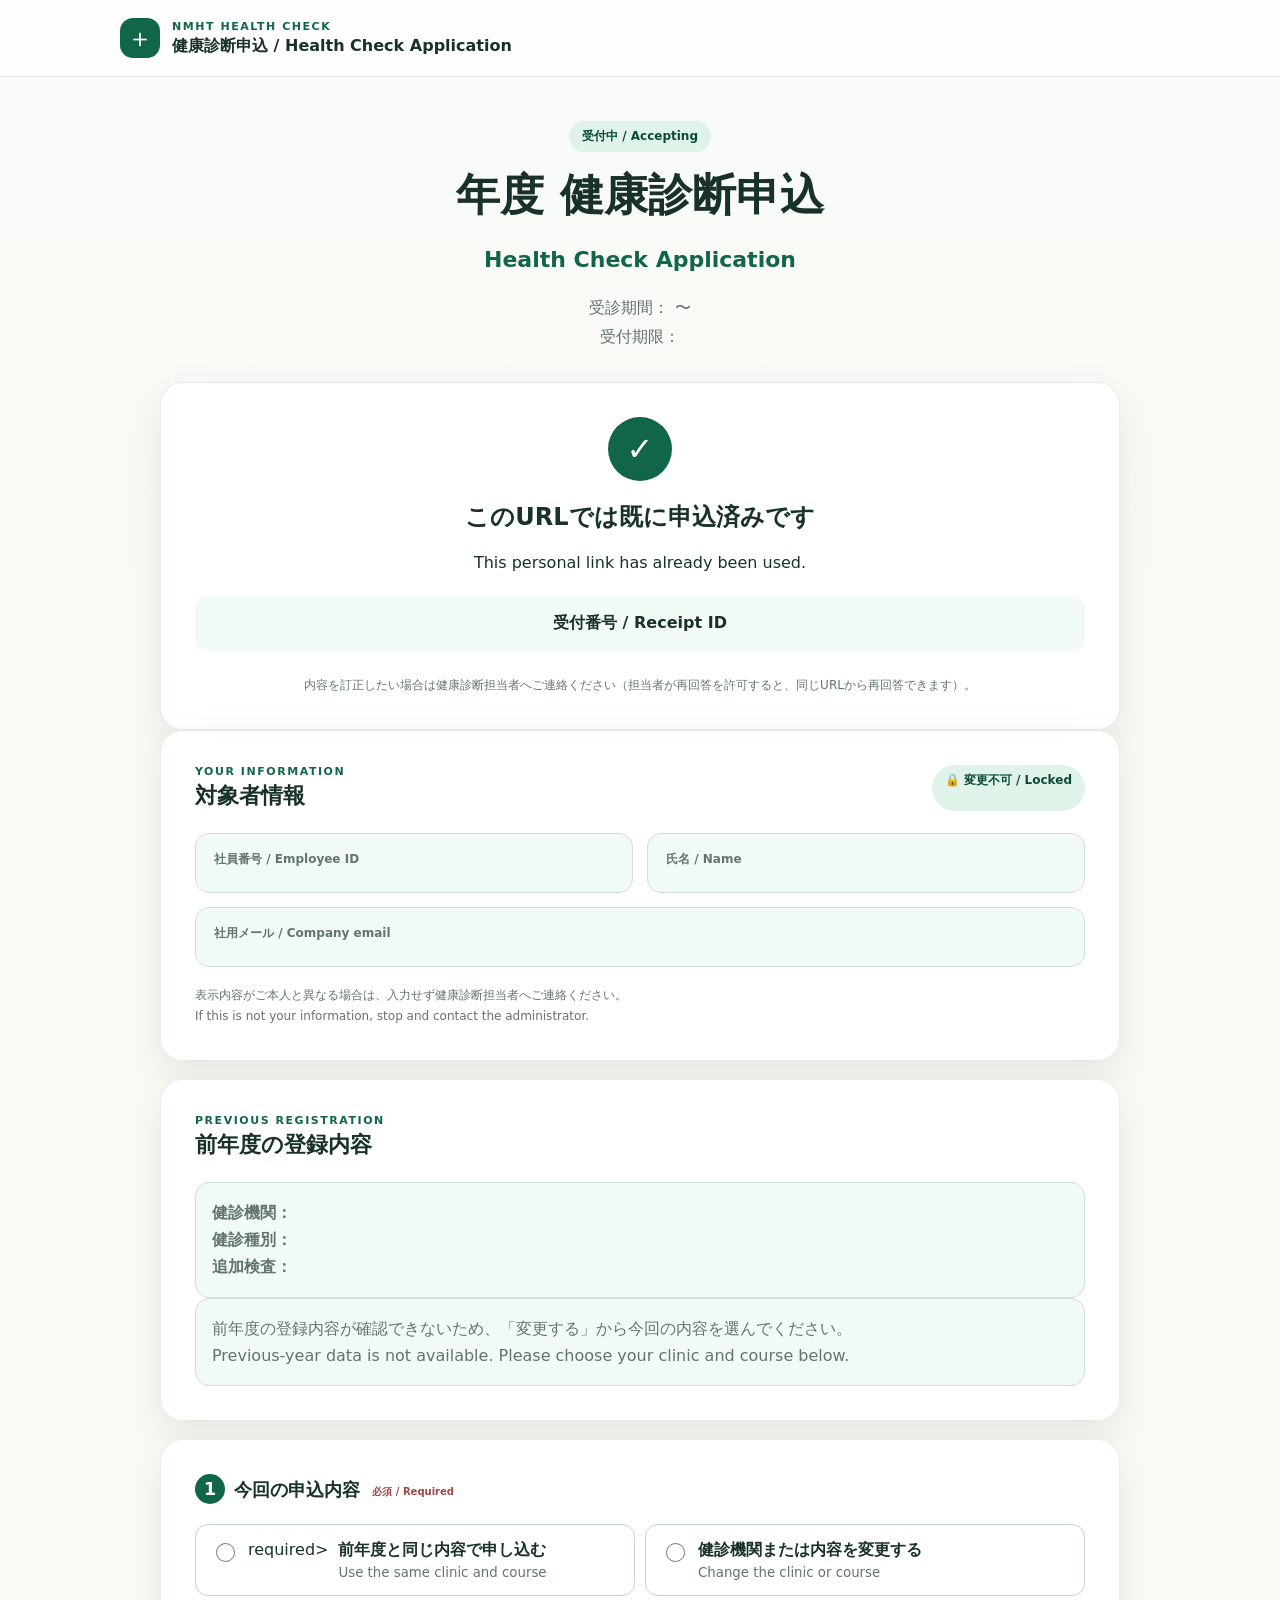
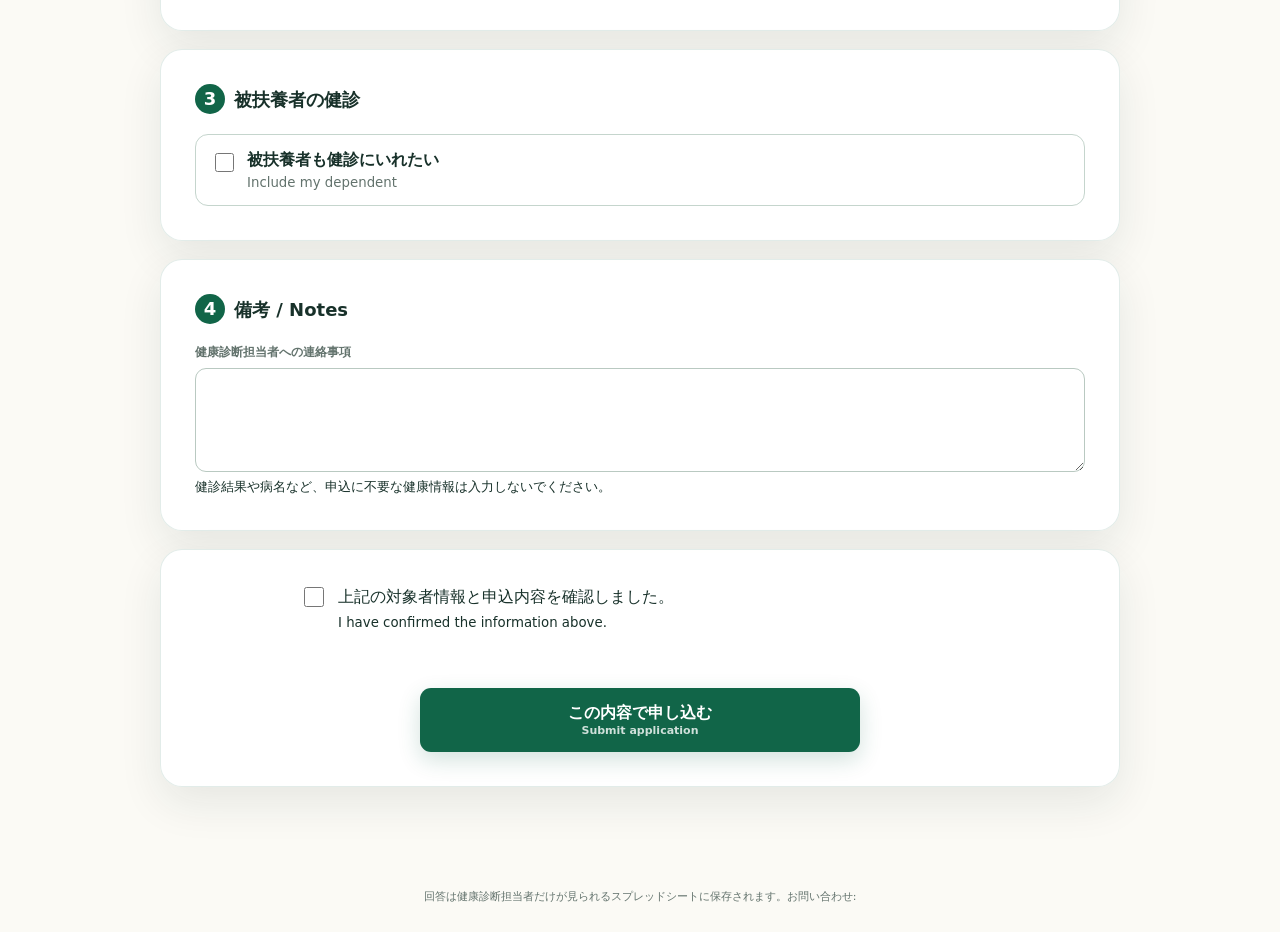
==== prototypes/health_check_application/apps_script_v2/Index.html @ dbab8795 "健康診断申込: Apps Script v2（年度別シート・選択肢プルダウン・トークンハッシュ・回答追記・案内送信）を追加 Hub の schema.py と同じ5シート・列並びで動く本番用スクリプト" ====
<!doctype html>
<html lang="ja">
<head>
  <base target="_top">
  <style>
    :root{--ink:#18312a;--muted:#63736d;--green:#116548;--dark:#0b4b35;--mint:#dff3e9;--soft:#f2faf6;--line:#d9e2dd;--danger:#a33a3a;font-family:"Yu Gothic UI","Hiragino Kaku Gothic ProN",system-ui,sans-serif}*{box-sizing:border-box}body{margin:0;color:var(--ink);background:linear-gradient(180deg,#f7fbf8 0,#fbfaf5 36rem);min-height:100vh}.header{border-bottom:1px solid rgba(17,101,72,.14);background:rgba(255,255,255,.88)}.header-inner{width:min(1040px,calc(100% - 36px));margin:auto;padding:18px 0;display:flex;align-items:center;gap:12px}.mark{width:40px;height:40px;display:grid;place-items:center;color:#fff;background:var(--green);border-radius:13px;font-size:26px}.eyebrow{margin:0 0 3px;color:var(--green);font-size:11px;font-weight:900;letter-spacing:.14em;text-transform:uppercase}.brand{margin:0;font-weight:800}.shell{width:min(960px,calc(100% - 32px));margin:auto;padding:44px 0 76px}.hero{text-align:center;margin-bottom:30px}.pill,.lock{display:inline-flex;padding:7px 13px;border-radius:999px;color:var(--dark);background:var(--mint);font-size:12px;font-weight:800}.hero h1{margin:14px 0;font-size:clamp(28px,5vw,44px);line-height:1.3}.hero h1 span{color:var(--green);font-size:.5em}.hero p{margin:0;color:var(--muted);line-height:1.8}.stack{display:grid;gap:18px}.card{padding:clamp(22px,4vw,34px);border:1px solid rgba(17,101,72,.12);border-radius:22px;background:rgba(255,255,255,.95);box-shadow:0 16px 44px rgba(24,49,42,.09)}.heading{display:flex;justify-content:space-between;gap:18px;margin-bottom:22px}.heading h2{margin:0;font-size:22px}.identity,.grid{display:grid;grid-template-columns:repeat(2,minmax(0,1fr));gap:14px}.readonly{padding:17px 18px;border:1px solid #cfe0d7;border-radius:14px;background:var(--soft)}.wide{grid-column:1/-1}.readonly span,.field>span{display:block;margin-bottom:7px;color:var(--muted);font-size:12px;font-weight:800}.readonly strong{display:block;font-size:19px}.helper{margin:18px 0 0;color:var(--muted);font-size:12px;line-height:1.7}.previous{padding:16px;border:1px solid #cfe0d7;border-radius:14px;background:var(--soft);color:var(--muted);line-height:1.7}fieldset{margin:0;padding:0;border:0}legend{margin:0 0 20px;padding:0;font-size:18px;font-weight:900}.step{display:inline-grid;width:30px;height:30px;margin-right:9px;place-items:center;border-radius:50%;color:#fff;background:var(--green)}em{margin-left:6px;color:#a34545;font-size:10px;font-style:normal}.choices,.checks{display:grid;grid-template-columns:repeat(2,minmax(0,1fr));gap:10px}.choice,.check,.toggle{display:flex;gap:10px;padding:15px;border:1px solid #c5d5cd;border-radius:13px;background:#fff;cursor:pointer}.choice:has(input:checked),.check:has(input:checked),.toggle:has(input:checked){border-color:var(--green);background:var(--soft);box-shadow:0 0 0 3px rgba(17,101,72,.07)}.choice input,.check input,.toggle input{width:19px;height:19px;accent-color:var(--green)}.choice strong,.choice small,.toggle strong,.toggle small{display:block}.choice small,.toggle small{margin-top:4px;color:var(--muted)}.field input,.field textarea,.field select{width:100%;padding:13px 14px;border:1px solid #b9c9c1;border-radius:11px;color:var(--ink);background:#fff;font:inherit}.panel{margin-top:18px;padding:19px;border:1px solid #cfe0d7;border-radius:15px;background:var(--soft)}.label{margin:0 0 12px;font-size:13px;font-weight:900}.confirm{text-align:center}.confirm-line{max-width:680px;margin:0 auto 22px;display:flex;gap:11px;text-align:left;line-height:1.6}.confirm-line input{width:20px;height:20px;accent-color:var(--green)}button{min-width:min(100%,440px);padding:15px 24px;border:0;border-radius:11px;color:#fff;background:var(--green);box-shadow:0 8px 22px rgba(17,101,72,.19);font:inherit;font-weight:800;cursor:pointer}button span{display:block;font-size:11px;opacity:.8}button:disabled{opacity:.55;cursor:wait}.message{min-height:23px;margin-bottom:8px;color:var(--danger);font-size:13px;font-weight:800}.success{text-align:center}.success-icon{width:64px;height:64px;margin:0 auto 18px;display:grid;place-items:center;border-radius:50%;color:#fff;background:var(--green);font-size:32px}.receipt{margin:24px 0;padding:17px;border-radius:14px;background:var(--soft);font-weight:800}.hidden{display:none!important}.disabled{opacity:.55;cursor:not-allowed}.footer{padding:25px;color:var(--muted);text-align:center;font-size:11px;line-height:1.7}@media(max-width:760px){.shell{width:min(100% - 22px,960px);padding-top:30px}.identity,.grid,.choices,.checks{grid-template-columns:1fr}.wide{grid-column:auto}.heading{flex-direction:column}}
  </style>
</head>
<body>
  <header class="header"><div class="header-inner"><div class="mark">＋</div><div><p class="eyebrow">NMHT Health Check</p><p class="brand">健康診断申込 / Health Check Application</p></div></div></header>
  <main class="shell">
    <section class="hero"><span class="pill">受付中 / Accepting</span><h1><?= settings['年度'] ?>年度 健康診断申込<br><span>Health Check Application</span></h1><p>受診期間：<?= settings['受診期間開始'] ?> 〜 <?= settings['受診期間終了'] ?><br>受付期限：<?= settings['受付終了'] ?></p></section>
    <? if (!canAnswer) { ?>
      <section class="card success"><div class="success-icon">✓</div><h2>このURLでは既に申込済みです</h2><p>This personal link has already been used.</p><div class="receipt">受付番号 / Receipt ID<br><?= employee.receiptId ?></div><p class="helper">内容を訂正したい場合は健康診断担当者へご連絡ください（担当者が再回答を許可すると、同じURLから再回答できます）。</p></section>
    <? } else { ?>
    <form id="form" class="stack">
      <section class="card"><div class="heading"><div><p class="eyebrow">Your information</p><h2>対象者情報</h2></div><span class="lock">🔒 変更不可 / Locked</span></div><div class="identity"><div class="readonly"><span>社員番号 / Employee ID</span><strong><?= employee.employeeId ?></strong></div><div class="readonly"><span>氏名 / Name</span><strong><?= employee.name ?></strong></div><div class="readonly wide"><span>社用メール / Company email</span><strong><?= employee.email ?></strong></div></div><p class="helper">表示内容がご本人と異なる場合は、入力せず健康診断担当者へご連絡ください。<br>If this is not your information, stop and contact the administrator.</p></section>
      <section class="card"><div class="heading"><div><p class="eyebrow">Previous registration</p><h2>前年度の登録内容</h2></div></div><? if (previous.hasPrevious) { ?><div class="previous"><strong>健診機関：</strong><?= previous.institutionName ?><br><strong>健診種別：</strong><?= previous.examTypeName ?><? if (previous.extraCodes.length) { ?><br><strong>追加検査：</strong><?= previous.extraCodes.join('、') ?><? } ?></div><? } else { ?><div class="previous">前年度の登録内容が確認できないため、「変更する」から今回の内容を選んでください。<br>Previous-year data is not available. Please choose your clinic and course below.</div><? } ?></section>
      <section class="card"><fieldset><legend><span class="step">1</span>今回の申込内容 <em>必須 / Required</em></legend><div class="choices"><label class="choice <?= previous.hasPrevious ? '' : 'disabled' ?>"><input type="radio" name="applicationType" value="same" <?= previous.hasPrevious ? '' : 'disabled' ?> required><span><strong>前年度と同じ内容で申し込む</strong><small>Use the same clinic and course</small></span></label><label class="choice"><input type="radio" name="applicationType" value="change" required><span><strong>健診機関または内容を変更する</strong><small>Change the clinic or course</small></span></label></div></fieldset></section>
      <section id="change" class="card hidden"><fieldset><legend><span class="step">2</span>変更内容 / Changes</legend>
        <label class="field"><span>希望する健診機関 <em>必須 / Required</em></span><select name="clinicCode"><option value="">選択してください / Please select</option><? for (const o of options.institutions) { ?><option value="<?= o.code ?>"><?= o.name ?></option><? } ?></select></label>
        <div id="other" class="panel hidden"><p class="helper" style="margin-top:0">「その他」の場合は分かる範囲で入力してください。どちらも任意です。</p><div class="grid"><label class="field"><span>医療機関名 <small>任意 / Optional</small></span><input name="customClinic" maxlength="100"></label><label class="field"><span>健診予定日 <small>任意 / Optional</small></span><input type="date" name="otherPlannedDate" min="<?= settings['受診期間開始'] ?>" max="<?= settings['受診期間終了'] ?>"></label></div></div>
        <label class="field" style="margin-top:18px"><span>健診種別 <em>必須 / Required</em></span><select name="courseCode"><option value="">選択してください / Please select</option><? for (const o of options.examTypes) { ?><option value="<?= o.code ?>"><?= o.name ?></option><? } ?></select></label>
        <? if (options.extras.length) { ?><div class="panel"><p class="label">追加検査 <small>任意 / Optional</small></p><div class="checks"><? for (const o of options.extras) { ?><label class="check"><input type="checkbox" name="extraCodes" value="<?= o.code ?>"><span><?= o.name ?></span></label><? } ?></div></div><? } ?>
      </fieldset></section>
      <section class="card"><fieldset><legend><span class="step">3</span>被扶養者の健診</legend><label class="toggle"><input type="checkbox" name="dependentRequested"><span><strong>被扶養者も健診にいれたい</strong><small>Include my dependent</small></span></label><div id="dependent" class="panel hidden"><div class="grid"><label class="field"><span>対象者 / Relationship <em>必須</em></span><select name="dependentRelationship"><option value="">選択してください</option><? for (const o of options.relationships) { ?><option value="<?= o.code ?>"><?= o.name ?></option><? } ?></select></label><label class="field"><span>被扶養者氏名 <em>必須</em></span><input name="dependentName" maxlength="100"></label></div></div></fieldset></section>
      <section class="card"><fieldset><legend><span class="step">4</span>備考 / Notes</legend><label class="field"><span>健康診断担当者への連絡事項</span><textarea name="remarks" maxlength="500" rows="4"></textarea><small>健診結果や病名など、申込に不要な健康情報は入力しないでください。</small></label></fieldset></section>
      <section class="card confirm"><label class="confirm-line"><input type="checkbox" name="agreement" required><span>上記の対象者情報と申込内容を確認しました。<br><small>I have confirmed the information above.</small></span></label><div id="message" class="message" role="alert"></div><button id="submit" type="submit">この内容で申し込む<span>Submit application</span></button></section>
    </form>
    <section id="success" class="card success hidden"><div class="success-icon">✓</div><h2>申込を受け付けました</h2><p>Your application has been received.</p><div class="receipt">受付番号 / Receipt ID<br><span id="receipt"></span></div></section>
    <? } ?>
  </main>
  <footer class="footer">回答は健康診断担当者だけが見られるスプレッドシートに保存されます。お問い合わせ: <?= settings['担当者連絡先'] || '健康診断担当者' ?></footer>
  <? if (canAnswer) { ?>
  <script>
    const token = <?!= JSON.stringify(token) ?>;
    const otherCode = <?!= JSON.stringify('OTHER') ?>;
    const form = document.getElementById('form');
    const change = document.getElementById('change');
    const other = document.getElementById('other');
    const dependent = document.getElementById('dependent');
    const setVisible = (el, visible) => { if (el) el.classList.toggle('hidden', !visible); };
    const applicationType = () => (form.querySelector('[name="applicationType"]:checked') || {}).value || '';
    const extraChecks = [...form.querySelectorAll('[name="extraCodes"]')];
    function updateClinic(){const changing=applicationType()==='change';setVisible(other,changing&&form.clinicCode.value===otherCode);}
    function updateApplication(){const changing=applicationType()==='change';setVisible(change,changing);form.clinicCode.required=changing;form.courseCode.required=changing;updateClinic();}
    function updateDependent(){const visible=form.dependentRequested.checked;setVisible(dependent,visible);form.dependentRelationship.required=visible;form.dependentName.required=visible;}
    form.querySelectorAll('[name="applicationType"]').forEach((el)=>el.addEventListener('change',updateApplication));
    form.clinicCode.addEventListener('change',updateClinic);
    form.dependentRequested.addEventListener('change',updateDependent);
    form.addEventListener('submit',(event)=>{event.preventDefault();const message=document.getElementById('message');message.textContent='';if(!form.reportValidity())return;const button=document.getElementById('submit');button.disabled=true;const payload={applicationType:applicationType(),clinicCode:form.clinicCode.value,courseCode:form.courseCode.value,extraCodes:extraChecks.filter((el)=>el.checked).map((el)=>el.value),customClinic:form.customClinic.value,otherPlannedDate:form.otherPlannedDate.value,dependentRequested:form.dependentRequested.checked,dependentRelationship:form.dependentRelationship.value,dependentName:form.dependentName.value,remarks:form.remarks.value,agreement:form.agreement.checked};google.script.run.withSuccessHandler((result)=>{document.getElementById('receipt').textContent=result.receiptId;form.classList.add('hidden');document.getElementById('success').classList.remove('hidden');window.scrollTo({top:0,behavior:'smooth'});}).withFailureHandler((error)=>{message.textContent=error.message||'送信できませんでした。';button.disabled=false;}).submitApplication(token,payload);});
    updateApplication();updateDependent();
  </script>
  <? } ?>
</body>
</html>
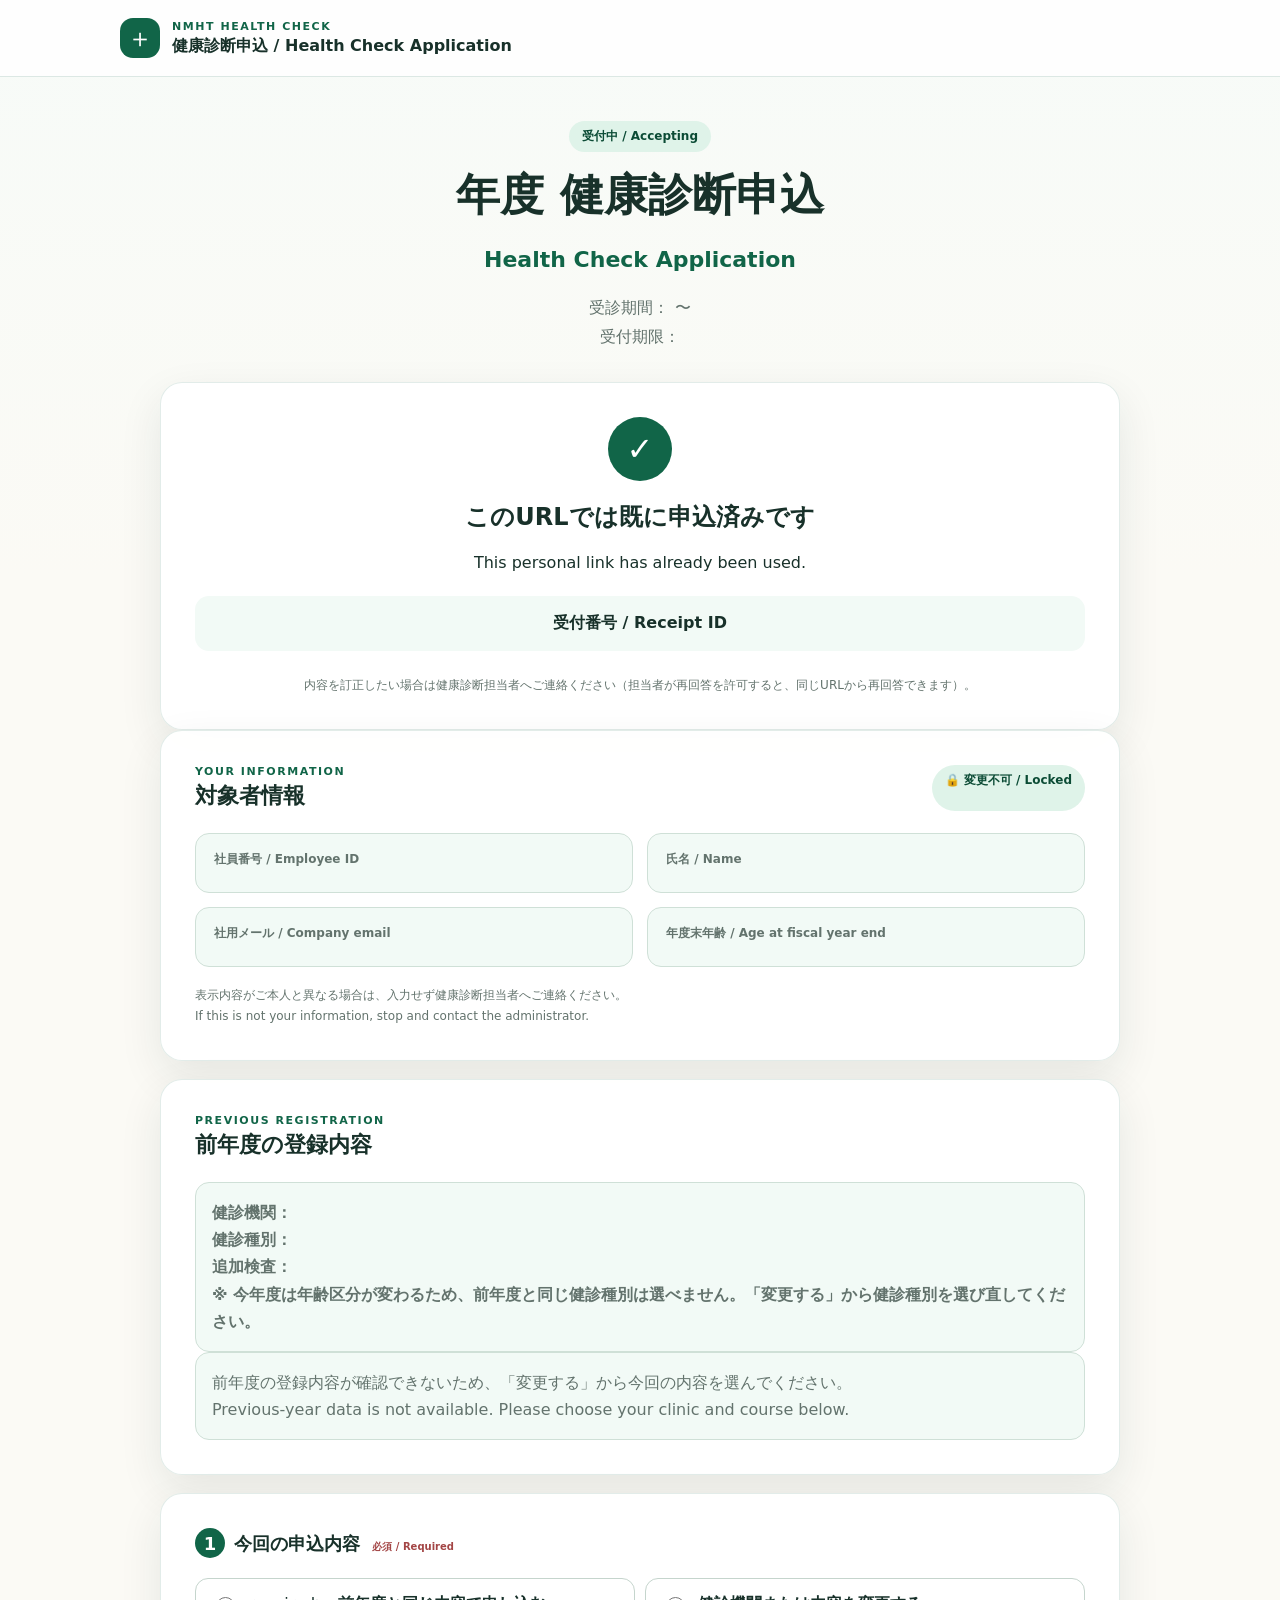
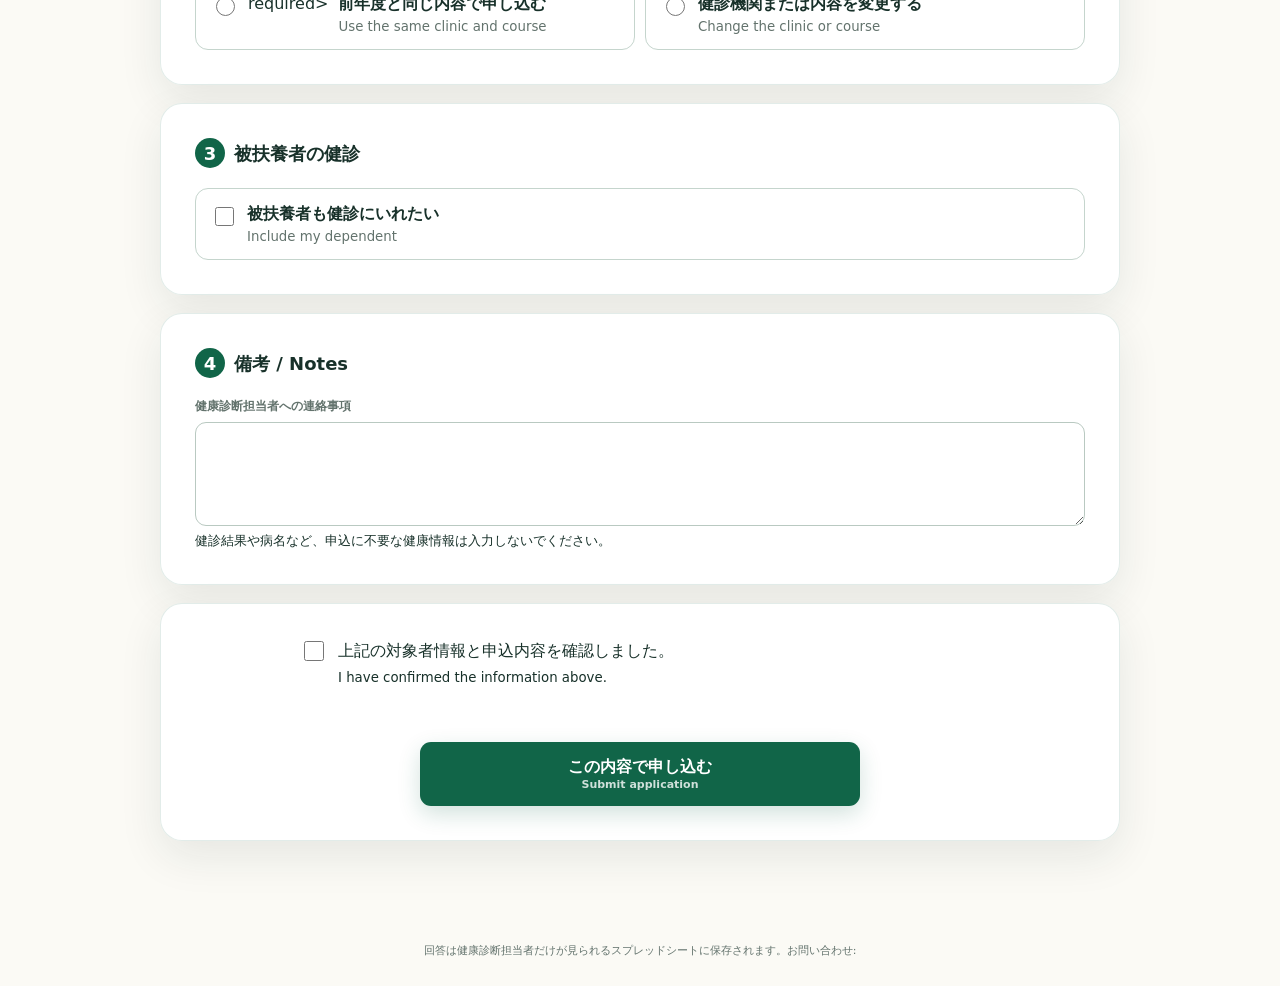
==== commit e95d0789: "健診申込: 年度末年齢で健診種別を制限（34歳以下=定期、35歳以上=人間ドックA/B/C）、機関の絞り込み入力、日時列を書式なしテキストに（スキーマ版 2027.2） - 対象者シートに「年度末年齢" ====
--- a/prototypes/health_check_application/apps_script_v2/Index.html
+++ b/prototypes/health_check_application/apps_script_v2/Index.html
@@ -14,13 +14,14 @@
       <section class="card success"><div class="success-icon">✓</div><h2>このURLでは既に申込済みです</h2><p>This personal link has already been used.</p><div class="receipt">受付番号 / Receipt ID<br><?= employee.receiptId ?></div><p class="helper">内容を訂正したい場合は健康診断担当者へご連絡ください（担当者が再回答を許可すると、同じURLから再回答できます）。</p></section>
     <? } else { ?>
     <form id="form" class="stack">
-      <section class="card"><div class="heading"><div><p class="eyebrow">Your information</p><h2>対象者情報</h2></div><span class="lock">🔒 変更不可 / Locked</span></div><div class="identity"><div class="readonly"><span>社員番号 / Employee ID</span><strong><?= employee.employeeId ?></strong></div><div class="readonly"><span>氏名 / Name</span><strong><?= employee.name ?></strong></div><div class="readonly wide"><span>社用メール / Company email</span><strong><?= employee.email ?></strong></div></div><p class="helper">表示内容がご本人と異なる場合は、入力せず健康診断担当者へご連絡ください。<br>If this is not your information, stop and contact the administrator.</p></section>
-      <section class="card"><div class="heading"><div><p class="eyebrow">Previous registration</p><h2>前年度の登録内容</h2></div></div><? if (previous.hasPrevious) { ?><div class="previous"><strong>健診機関：</strong><?= previous.institutionName ?><br><strong>健診種別：</strong><?= previous.examTypeName ?><? if (previous.extraCodes.length) { ?><br><strong>追加検査：</strong><?= previous.extraCodes.join('、') ?><? } ?></div><? } else { ?><div class="previous">前年度の登録内容が確認できないため、「変更する」から今回の内容を選んでください。<br>Previous-year data is not available. Please choose your clinic and course below.</div><? } ?></section>
-      <section class="card"><fieldset><legend><span class="step">1</span>今回の申込内容 <em>必須 / Required</em></legend><div class="choices"><label class="choice <?= previous.hasPrevious ? '' : 'disabled' ?>"><input type="radio" name="applicationType" value="same" <?= previous.hasPrevious ? '' : 'disabled' ?> required><span><strong>前年度と同じ内容で申し込む</strong><small>Use the same clinic and course</small></span></label><label class="choice"><input type="radio" name="applicationType" value="change" required><span><strong>健診機関または内容を変更する</strong><small>Change the clinic or course</small></span></label></div></fieldset></section>
+      <section class="card"><div class="heading"><div><p class="eyebrow">Your information</p><h2>対象者情報</h2></div><span class="lock">🔒 変更不可 / Locked</span></div><div class="identity"><div class="readonly"><span>社員番号 / Employee ID</span><strong><?= employee.employeeId ?></strong></div><div class="readonly"><span>氏名 / Name</span><strong><?= employee.name ?></strong></div><div class="readonly"><span>社用メール / Company email</span><strong><?= employee.email ?></strong></div><div class="readonly"><span>年度末年齢 / Age at fiscal year end</span><strong><?= employee.age ? employee.age + '歳' : '—' ?></strong></div></div><? if (ageNote) { ?><p class="helper"><?= ageNote ?></p><? } ?><p class="helper">表示内容がご本人と異なる場合は、入力せず健康診断担当者へご連絡ください。<br>If this is not your information, stop and contact the administrator.</p></section>
+      <section class="card"><div class="heading"><div><p class="eyebrow">Previous registration</p><h2>前年度の登録内容</h2></div></div><? if (previous.hasPrevious) { ?><div class="previous"><strong>健診機関：</strong><?= previous.institutionName ?><br><strong>健診種別：</strong><?= previous.examTypeName ?><? if (previous.extraCodes.length) { ?><br><strong>追加検査：</strong><?= previous.extraCodes.join('、') ?><? } ?><? if (!previous.sameAllowed) { ?><br><strong>※ 今年度は年齢区分が変わるため、前年度と同じ健診種別は選べません。「変更する」から健診種別を選び直してください。</strong><? } ?></div><? } else { ?><div class="previous">前年度の登録内容が確認できないため、「変更する」から今回の内容を選んでください。<br>Previous-year data is not available. Please choose your clinic and course below.</div><? } ?></section>
+      <section class="card"><fieldset><legend><span class="step">1</span>今回の申込内容 <em>必須 / Required</em></legend><div class="choices"><label class="choice <?= previous.sameAllowed ? '' : 'disabled' ?>"><input type="radio" name="applicationType" value="same" <?= previous.sameAllowed ? '' : 'disabled' ?> required><span><strong>前年度と同じ内容で申し込む</strong><small>Use the same clinic and course</small></span></label><label class="choice"><input type="radio" name="applicationType" value="change" required><span><strong>健診機関または内容を変更する</strong><small>Change the clinic or course</small></span></label></div></fieldset></section>
       <section id="change" class="card hidden"><fieldset><legend><span class="step">2</span>変更内容 / Changes</legend>
-        <label class="field"><span>希望する健診機関 <em>必須 / Required</em></span><select name="clinicCode"><option value="">選択してください / Please select</option><? for (const o of options.institutions) { ?><option value="<?= o.code ?>"><?= o.name ?></option><? } ?></select></label>
+        <label class="field"><span>健診機関の絞り込み <small>任意 / Optional</small></span><input id="clinicFilter" type="search" placeholder="機関名の一部を入力（例: 渋谷、同友会）/ Type to filter" autocomplete="off"><small id="clinicFilterNote" class="helper" style="display:block;margin-top:6px"></small></label>
+        <label class="field" style="margin-top:12px"><span>希望する健診機関 <em>必須 / Required</em></span><select name="clinicCode"><option value="">選択してください / Please select</option><? for (const o of options.institutions) { ?><option value="<?= o.code ?>"><?= o.name ?></option><? } ?></select></label>
         <div id="other" class="panel hidden"><p class="helper" style="margin-top:0">「その他」の場合は分かる範囲で入力してください。どちらも任意です。</p><div class="grid"><label class="field"><span>医療機関名 <small>任意 / Optional</small></span><input name="customClinic" maxlength="100"></label><label class="field"><span>健診予定日 <small>任意 / Optional</small></span><input type="date" name="otherPlannedDate" min="<?= settings['受診期間開始'] ?>" max="<?= settings['受診期間終了'] ?>"></label></div></div>
-        <label class="field" style="margin-top:18px"><span>健診種別 <em>必須 / Required</em></span><select name="courseCode"><option value="">選択してください / Please select</option><? for (const o of options.examTypes) { ?><option value="<?= o.code ?>"><?= o.name ?></option><? } ?></select></label>
+        <label class="field" style="margin-top:18px"><span>健診種別 <em>必須 / Required</em></span><select name="courseCode"><? if (options.examTypes.length !== 1) { ?><option value="">選択してください / Please select</option><? } ?><? for (const o of options.examTypes) { ?><option value="<?= o.code ?>" <?= options.examTypes.length === 1 ? 'selected' : '' ?>><?= o.name ?></option><? } ?></select><? if (ageNote) { ?><small class="helper" style="display:block;margin-top:6px"><?= ageNote ?></small><? } ?></label>
         <? if (options.extras.length) { ?><div class="panel"><p class="label">追加検査 <small>任意 / Optional</small></p><div class="checks"><? for (const o of options.extras) { ?><label class="check"><input type="checkbox" name="extraCodes" value="<?= o.code ?>"><span><?= o.name ?></span></label><? } ?></div></div><? } ?>
       </fieldset></section>
       <section class="card"><fieldset><legend><span class="step">3</span>被扶養者の健診</legend><label class="toggle"><input type="checkbox" name="dependentRequested"><span><strong>被扶養者も健診にいれたい</strong><small>Include my dependent</small></span></label><div id="dependent" class="panel hidden"><div class="grid"><label class="field"><span>対象者 / Relationship <em>必須</em></span><select name="dependentRelationship"><option value="">選択してください</option><? for (const o of options.relationships) { ?><option value="<?= o.code ?>"><?= o.name ?></option><? } ?></select></label><label class="field"><span>被扶養者氏名 <em>必須</em></span><input name="dependentName" maxlength="100"></label></div></div></fieldset></section>
@@ -47,6 +48,25 @@
     function updateDependent(){const visible=form.dependentRequested.checked;setVisible(dependent,visible);form.dependentRelationship.required=visible;form.dependentName.required=visible;}
     form.querySelectorAll('[name="applicationType"]').forEach((el)=>el.addEventListener('change',updateApplication));
     form.clinicCode.addEventListener('change',updateClinic);
+    // 健診機関の絞り込み: 入力した文字を含む機関だけを選択肢に残す（大文字小文字・全角半角・空白は無視。「その他」は常に残す）
+    const clinicFilter = document.getElementById('clinicFilter');
+    const clinicFilterNote = document.getElementById('clinicFilterNote');
+    const clinicOptions = [...form.clinicCode.options].filter((o) => o.value !== '');
+    const normalize = (s) => String(s || '').normalize('NFKC').toLowerCase().replace(/[\s　]+/g, '');
+    function applyClinicFilter(){
+      const q = normalize(clinicFilter.value);
+      let shown = 0;
+      clinicOptions.forEach((o) => {
+        const match = !q || o.value === otherCode || normalize(o.textContent).includes(q);
+        o.hidden = !match; o.disabled = !match;
+        if (match) shown += 1;
+      });
+      const selected = form.clinicCode.selectedOptions[0];
+      if (selected && selected.value && selected.hidden) form.clinicCode.value = '';
+      clinicFilterNote.textContent = q ? `${shown} 件に絞り込み中（「その他」は常に表示）` : '';
+      updateClinic();
+    }
+    if (clinicFilter) clinicFilter.addEventListener('input', applyClinicFilter);
     form.dependentRequested.addEventListener('change',updateDependent);
     form.addEventListener('submit',(event)=>{event.preventDefault();const message=document.getElementById('message');message.textContent='';if(!form.reportValidity())return;const button=document.getElementById('submit');button.disabled=true;const payload={applicationType:applicationType(),clinicCode:form.clinicCode.value,courseCode:form.courseCode.value,extraCodes:extraChecks.filter((el)=>el.checked).map((el)=>el.value),customClinic:form.customClinic.value,otherPlannedDate:form.otherPlannedDate.value,dependentRequested:form.dependentRequested.checked,dependentRelationship:form.dependentRelationship.value,dependentName:form.dependentName.value,remarks:form.remarks.value,agreement:form.agreement.checked};google.script.run.withSuccessHandler((result)=>{document.getElementById('receipt').textContent=result.receiptId;form.classList.add('hidden');document.getElementById('success').classList.remove('hidden');window.scrollTo({top:0,behavior:'smooth'});}).withFailureHandler((error)=>{message.textContent=error.message||'送信できませんでした。';button.disabled=false;}).submitApplication(token,payload);});
     updateApplication();updateDependent();
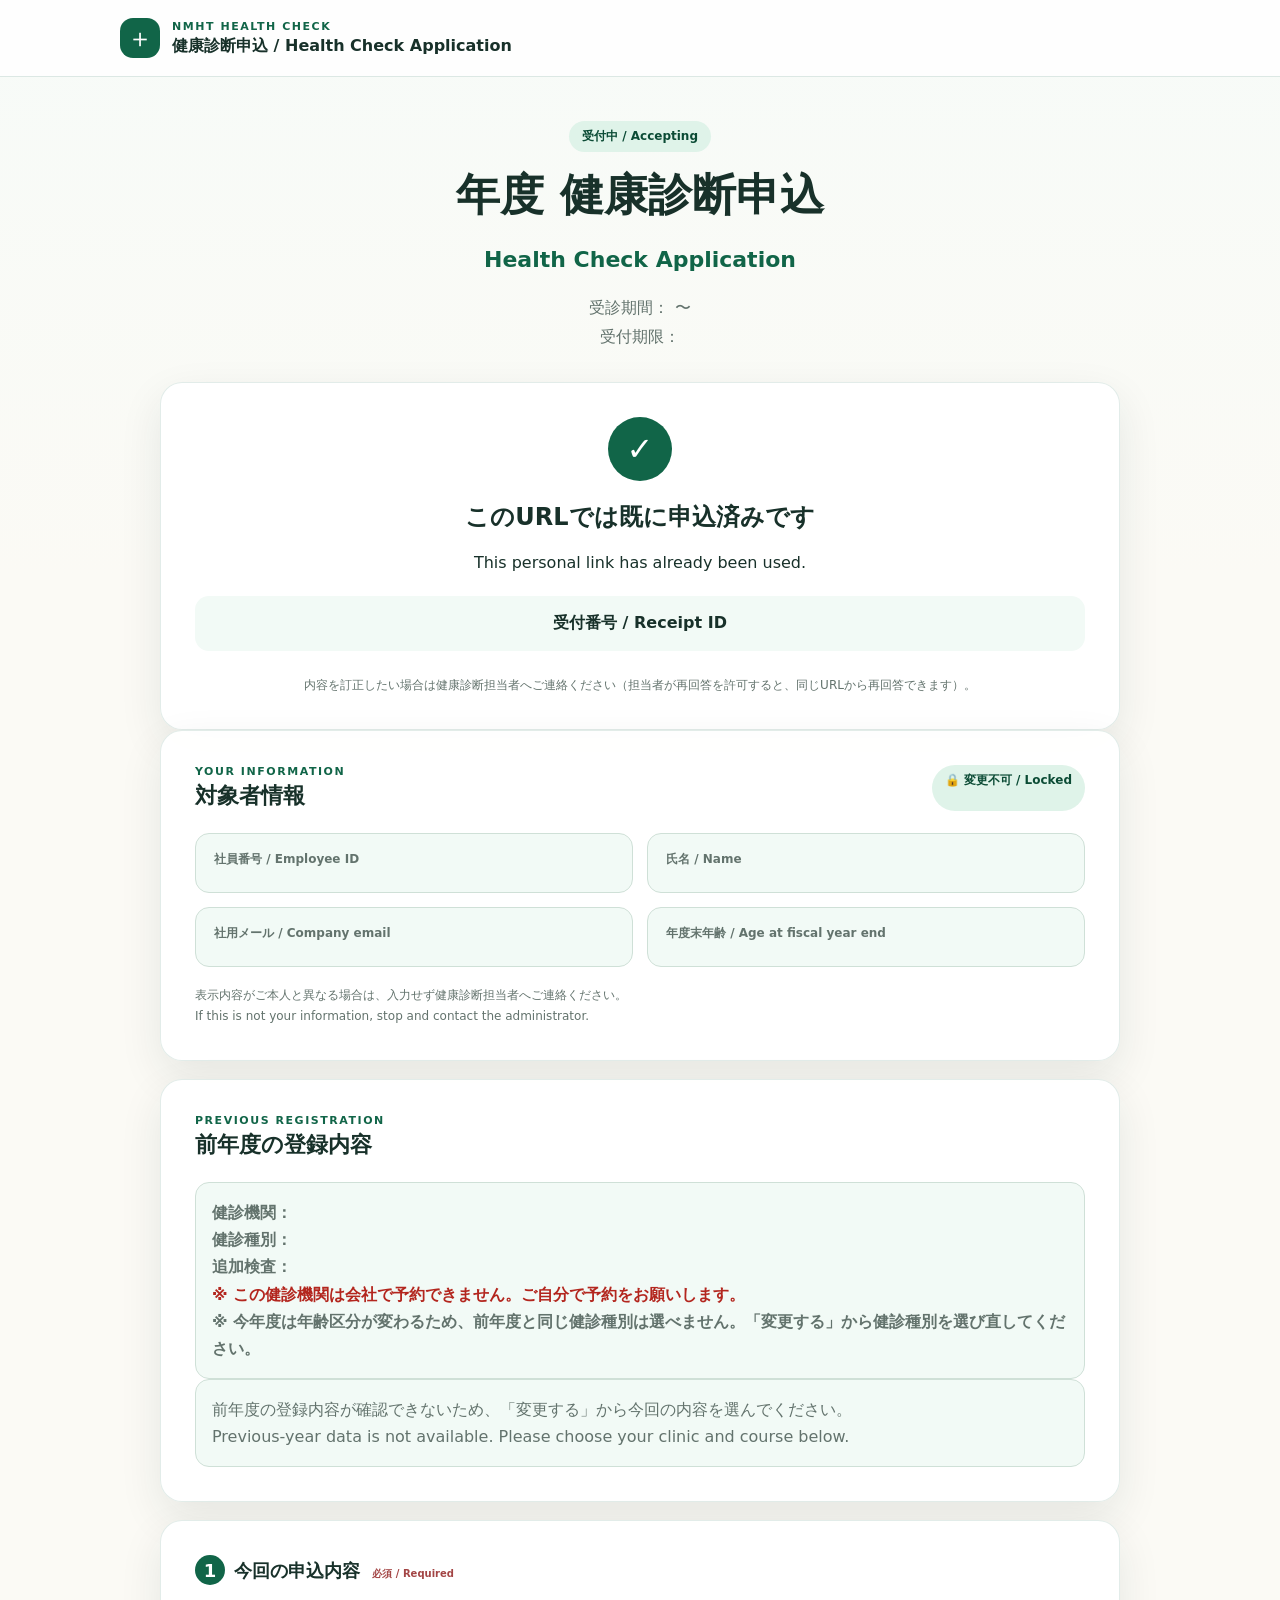
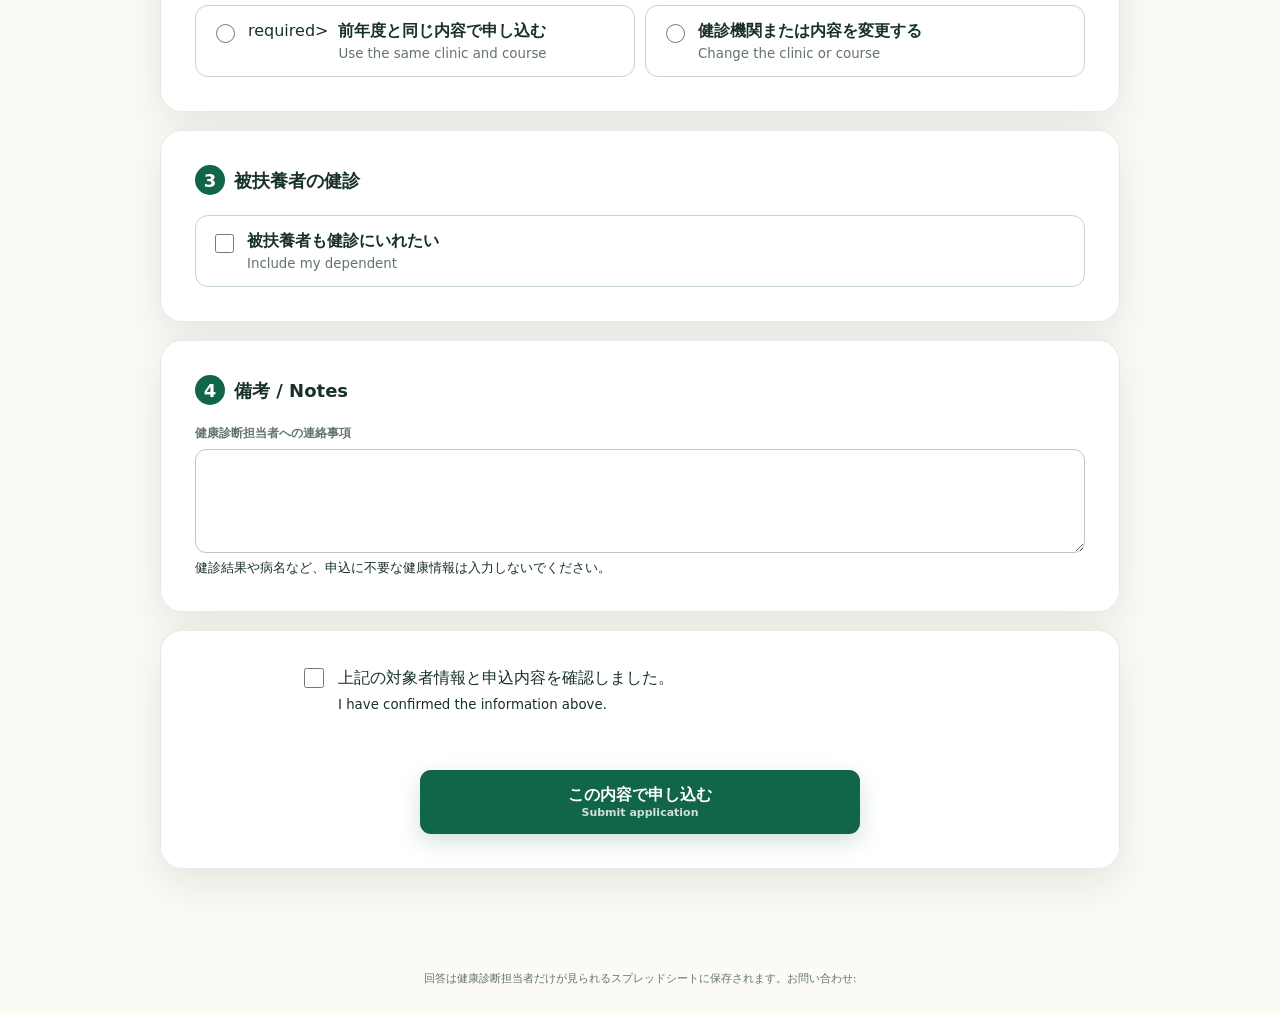
==== commit d7b68054: "健診申込: 予約できる機関を春日・MYメディカルに限定し、その他は「ご自分で予約」の赤字案内と機関名・予定日欄、追加検査は日本語表示 - 選択肢で有効な機関だけを予約できる機関とし、前年度の機関が無効" ====
--- a/prototypes/health_check_application/apps_script_v2/Index.html
+++ b/prototypes/health_check_application/apps_script_v2/Index.html
@@ -3,7 +3,7 @@
 <head>
   <base target="_top">
   <style>
-    :root{--ink:#18312a;--muted:#63736d;--green:#116548;--dark:#0b4b35;--mint:#dff3e9;--soft:#f2faf6;--line:#d9e2dd;--danger:#a33a3a;font-family:"Yu Gothic UI","Hiragino Kaku Gothic ProN",system-ui,sans-serif}*{box-sizing:border-box}body{margin:0;color:var(--ink);background:linear-gradient(180deg,#f7fbf8 0,#fbfaf5 36rem);min-height:100vh}.header{border-bottom:1px solid rgba(17,101,72,.14);background:rgba(255,255,255,.88)}.header-inner{width:min(1040px,calc(100% - 36px));margin:auto;padding:18px 0;display:flex;align-items:center;gap:12px}.mark{width:40px;height:40px;display:grid;place-items:center;color:#fff;background:var(--green);border-radius:13px;font-size:26px}.eyebrow{margin:0 0 3px;color:var(--green);font-size:11px;font-weight:900;letter-spacing:.14em;text-transform:uppercase}.brand{margin:0;font-weight:800}.shell{width:min(960px,calc(100% - 32px));margin:auto;padding:44px 0 76px}.hero{text-align:center;margin-bottom:30px}.pill,.lock{display:inline-flex;padding:7px 13px;border-radius:999px;color:var(--dark);background:var(--mint);font-size:12px;font-weight:800}.hero h1{margin:14px 0;font-size:clamp(28px,5vw,44px);line-height:1.3}.hero h1 span{color:var(--green);font-size:.5em}.hero p{margin:0;color:var(--muted);line-height:1.8}.stack{display:grid;gap:18px}.card{padding:clamp(22px,4vw,34px);border:1px solid rgba(17,101,72,.12);border-radius:22px;background:rgba(255,255,255,.95);box-shadow:0 16px 44px rgba(24,49,42,.09)}.heading{display:flex;justify-content:space-between;gap:18px;margin-bottom:22px}.heading h2{margin:0;font-size:22px}.identity,.grid{display:grid;grid-template-columns:repeat(2,minmax(0,1fr));gap:14px}.readonly{padding:17px 18px;border:1px solid #cfe0d7;border-radius:14px;background:var(--soft)}.wide{grid-column:1/-1}.readonly span,.field>span{display:block;margin-bottom:7px;color:var(--muted);font-size:12px;font-weight:800}.readonly strong{display:block;font-size:19px}.helper{margin:18px 0 0;color:var(--muted);font-size:12px;line-height:1.7}.previous{padding:16px;border:1px solid #cfe0d7;border-radius:14px;background:var(--soft);color:var(--muted);line-height:1.7}fieldset{margin:0;padding:0;border:0}legend{margin:0 0 20px;padding:0;font-size:18px;font-weight:900}.step{display:inline-grid;width:30px;height:30px;margin-right:9px;place-items:center;border-radius:50%;color:#fff;background:var(--green)}em{margin-left:6px;color:#a34545;font-size:10px;font-style:normal}.choices,.checks{display:grid;grid-template-columns:repeat(2,minmax(0,1fr));gap:10px}.choice,.check,.toggle{display:flex;gap:10px;padding:15px;border:1px solid #c5d5cd;border-radius:13px;background:#fff;cursor:pointer}.choice:has(input:checked),.check:has(input:checked),.toggle:has(input:checked){border-color:var(--green);background:var(--soft);box-shadow:0 0 0 3px rgba(17,101,72,.07)}.choice input,.check input,.toggle input{width:19px;height:19px;accent-color:var(--green)}.choice strong,.choice small,.toggle strong,.toggle small{display:block}.choice small,.toggle small{margin-top:4px;color:var(--muted)}.field input,.field textarea,.field select{width:100%;padding:13px 14px;border:1px solid #b9c9c1;border-radius:11px;color:var(--ink);background:#fff;font:inherit}.panel{margin-top:18px;padding:19px;border:1px solid #cfe0d7;border-radius:15px;background:var(--soft)}.label{margin:0 0 12px;font-size:13px;font-weight:900}.confirm{text-align:center}.confirm-line{max-width:680px;margin:0 auto 22px;display:flex;gap:11px;text-align:left;line-height:1.6}.confirm-line input{width:20px;height:20px;accent-color:var(--green)}button{min-width:min(100%,440px);padding:15px 24px;border:0;border-radius:11px;color:#fff;background:var(--green);box-shadow:0 8px 22px rgba(17,101,72,.19);font:inherit;font-weight:800;cursor:pointer}button span{display:block;font-size:11px;opacity:.8}button:disabled{opacity:.55;cursor:wait}.message{min-height:23px;margin-bottom:8px;color:var(--danger);font-size:13px;font-weight:800}.success{text-align:center}.success-icon{width:64px;height:64px;margin:0 auto 18px;display:grid;place-items:center;border-radius:50%;color:#fff;background:var(--green);font-size:32px}.receipt{margin:24px 0;padding:17px;border-radius:14px;background:var(--soft);font-weight:800}.hidden{display:none!important}.disabled{opacity:.55;cursor:not-allowed}.footer{padding:25px;color:var(--muted);text-align:center;font-size:11px;line-height:1.7}@media(max-width:760px){.shell{width:min(100% - 22px,960px);padding-top:30px}.identity,.grid,.choices,.checks{grid-template-columns:1fr}.wide{grid-column:auto}.heading{flex-direction:column}}
+    :root{--ink:#18312a;--muted:#63736d;--green:#116548;--dark:#0b4b35;--mint:#dff3e9;--soft:#f2faf6;--line:#d9e2dd;--danger:#a33a3a;font-family:"Yu Gothic UI","Hiragino Kaku Gothic ProN",system-ui,sans-serif}*{box-sizing:border-box}body{margin:0;color:var(--ink);background:linear-gradient(180deg,#f7fbf8 0,#fbfaf5 36rem);min-height:100vh}.header{border-bottom:1px solid rgba(17,101,72,.14);background:rgba(255,255,255,.88)}.header-inner{width:min(1040px,calc(100% - 36px));margin:auto;padding:18px 0;display:flex;align-items:center;gap:12px}.mark{width:40px;height:40px;display:grid;place-items:center;color:#fff;background:var(--green);border-radius:13px;font-size:26px}.eyebrow{margin:0 0 3px;color:var(--green);font-size:11px;font-weight:900;letter-spacing:.14em;text-transform:uppercase}.brand{margin:0;font-weight:800}.shell{width:min(960px,calc(100% - 32px));margin:auto;padding:44px 0 76px}.hero{text-align:center;margin-bottom:30px}.pill,.lock{display:inline-flex;padding:7px 13px;border-radius:999px;color:var(--dark);background:var(--mint);font-size:12px;font-weight:800}.hero h1{margin:14px 0;font-size:clamp(28px,5vw,44px);line-height:1.3}.hero h1 span{color:var(--green);font-size:.5em}.hero p{margin:0;color:var(--muted);line-height:1.8}.stack{display:grid;gap:18px}.card{padding:clamp(22px,4vw,34px);border:1px solid rgba(17,101,72,.12);border-radius:22px;background:rgba(255,255,255,.95);box-shadow:0 16px 44px rgba(24,49,42,.09)}.heading{display:flex;justify-content:space-between;gap:18px;margin-bottom:22px}.heading h2{margin:0;font-size:22px}.identity,.grid{display:grid;grid-template-columns:repeat(2,minmax(0,1fr));gap:14px}.readonly{padding:17px 18px;border:1px solid #cfe0d7;border-radius:14px;background:var(--soft)}.wide{grid-column:1/-1}.readonly span,.field>span{display:block;margin-bottom:7px;color:var(--muted);font-size:12px;font-weight:800}.readonly strong{display:block;font-size:19px}.helper{margin:18px 0 0;color:var(--muted);font-size:12px;line-height:1.7}.previous{padding:16px;border:1px solid #cfe0d7;border-radius:14px;background:var(--soft);color:var(--muted);line-height:1.7}fieldset{margin:0;padding:0;border:0}legend{margin:0 0 20px;padding:0;font-size:18px;font-weight:900}.step{display:inline-grid;width:30px;height:30px;margin-right:9px;place-items:center;border-radius:50%;color:#fff;background:var(--green)}em{margin-left:6px;color:#a34545;font-size:10px;font-style:normal}.choices,.checks{display:grid;grid-template-columns:repeat(2,minmax(0,1fr));gap:10px}.choice,.check,.toggle{display:flex;gap:10px;padding:15px;border:1px solid #c5d5cd;border-radius:13px;background:#fff;cursor:pointer}.choice:has(input:checked),.check:has(input:checked),.toggle:has(input:checked){border-color:var(--green);background:var(--soft);box-shadow:0 0 0 3px rgba(17,101,72,.07)}.choice input,.check input,.toggle input{width:19px;height:19px;accent-color:var(--green)}.choice strong,.choice small,.toggle strong,.toggle small{display:block}.choice small,.toggle small{margin-top:4px;color:var(--muted)}.field input,.field textarea,.field select{width:100%;padding:13px 14px;border:1px solid #b9c9c1;border-radius:11px;color:var(--ink);background:#fff;font:inherit}.panel{margin-top:18px;padding:19px;border:1px solid #cfe0d7;border-radius:15px;background:var(--soft)}.label{margin:0 0 12px;font-size:13px;font-weight:900}.confirm{text-align:center}.confirm-line{max-width:680px;margin:0 auto 22px;display:flex;gap:11px;text-align:left;line-height:1.6}.confirm-line input{width:20px;height:20px;accent-color:var(--green)}button{min-width:min(100%,440px);padding:15px 24px;border:0;border-radius:11px;color:#fff;background:var(--green);box-shadow:0 8px 22px rgba(17,101,72,.19);font:inherit;font-weight:800;cursor:pointer}button span{display:block;font-size:11px;opacity:.8}button:disabled{opacity:.55;cursor:wait}.message{min-height:23px;margin-bottom:8px;color:var(--danger);font-size:13px;font-weight:800}.success{text-align:center}.success-icon{width:64px;height:64px;margin:0 auto 18px;display:grid;place-items:center;border-radius:50%;color:#fff;background:var(--green);font-size:32px}.receipt{margin:24px 0;padding:17px;border-radius:14px;background:var(--soft);font-weight:800}.notice-red{color:#b3261e;font-weight:800;line-height:1.7}.hidden{display:none!important}.disabled{opacity:.55;cursor:not-allowed}.footer{padding:25px;color:var(--muted);text-align:center;font-size:11px;line-height:1.7}@media(max-width:760px){.shell{width:min(100% - 22px,960px);padding-top:30px}.identity,.grid,.choices,.checks{grid-template-columns:1fr}.wide{grid-column:auto}.heading{flex-direction:column}}
   </style>
 </head>
 <body>
@@ -15,12 +15,12 @@
     <? } else { ?>
     <form id="form" class="stack">
       <section class="card"><div class="heading"><div><p class="eyebrow">Your information</p><h2>対象者情報</h2></div><span class="lock">🔒 変更不可 / Locked</span></div><div class="identity"><div class="readonly"><span>社員番号 / Employee ID</span><strong><?= employee.employeeId ?></strong></div><div class="readonly"><span>氏名 / Name</span><strong><?= employee.name ?></strong></div><div class="readonly"><span>社用メール / Company email</span><strong><?= employee.email ?></strong></div><div class="readonly"><span>年度末年齢 / Age at fiscal year end</span><strong><?= employee.age ? employee.age + '歳' : '—' ?></strong></div></div><? if (ageNote) { ?><p class="helper"><?= ageNote ?></p><? } ?><p class="helper">表示内容がご本人と異なる場合は、入力せず健康診断担当者へご連絡ください。<br>If this is not your information, stop and contact the administrator.</p></section>
-      <section class="card"><div class="heading"><div><p class="eyebrow">Previous registration</p><h2>前年度の登録内容</h2></div></div><? if (previous.hasPrevious) { ?><div class="previous"><strong>健診機関：</strong><?= previous.institutionName ?><br><strong>健診種別：</strong><?= previous.examTypeName ?><? if (previous.extraCodes.length) { ?><br><strong>追加検査：</strong><?= previous.extraCodes.join('、') ?><? } ?><? if (!previous.sameAllowed) { ?><br><strong>※ 今年度は年齢区分が変わるため、前年度と同じ健診種別は選べません。「変更する」から健診種別を選び直してください。</strong><? } ?></div><? } else { ?><div class="previous">前年度の登録内容が確認できないため、「変更する」から今回の内容を選んでください。<br>Previous-year data is not available. Please choose your clinic and course below.</div><? } ?></section>
-      <section class="card"><fieldset><legend><span class="step">1</span>今回の申込内容 <em>必須 / Required</em></legend><div class="choices"><label class="choice <?= previous.sameAllowed ? '' : 'disabled' ?>"><input type="radio" name="applicationType" value="same" <?= previous.sameAllowed ? '' : 'disabled' ?> required><span><strong>前年度と同じ内容で申し込む</strong><small>Use the same clinic and course</small></span></label><label class="choice"><input type="radio" name="applicationType" value="change" required><span><strong>健診機関または内容を変更する</strong><small>Change the clinic or course</small></span></label></div></fieldset></section>
+      <section class="card"><div class="heading"><div><p class="eyebrow">Previous registration</p><h2>前年度の登録内容</h2></div></div><? if (previous.hasPrevious) { ?><div class="previous"><strong>健診機関：</strong><?= previous.institutionName ?><br><strong>健診種別：</strong><?= previous.examTypeName ?><? if (previous.extraNames.length) { ?><br><strong>追加検査：</strong><?= previous.extraNames.join('、') ?><? } ?><? if (!previous.bookable) { ?><br><span class="notice-red">※ この健診機関は会社で予約できません。ご自分で予約をお願いします。</span><? } ?><? if (!previous.sameAllowed) { ?><br><strong>※ 今年度は年齢区分が変わるため、前年度と同じ健診種別は選べません。「変更する」から健診種別を選び直してください。</strong><? } ?></div><? } else { ?><div class="previous">前年度の登録内容が確認できないため、「変更する」から今回の内容を選んでください。<br>Previous-year data is not available. Please choose your clinic and course below.</div><? } ?></section>
+      <section class="card"><fieldset><legend><span class="step">1</span>今回の申込内容 <em>必須 / Required</em></legend><div class="choices"><label class="choice <?= previous.sameAllowed ? '' : 'disabled' ?>"><input type="radio" name="applicationType" value="same" <?= previous.sameAllowed ? '' : 'disabled' ?> required><span><strong>前年度と同じ内容で申し込む</strong><small>Use the same clinic and course</small></span></label><label class="choice"><input type="radio" name="applicationType" value="change" required><span><strong>健診機関または内容を変更する</strong><small>Change the clinic or course</small></span></label></div>
+        <div id="same-other" class="panel hidden"><p class="notice-red" style="margin:0 0 8px">ご自分で予約をお願いします。（この健診機関は会社で予約できません）</p><p class="helper" style="margin-top:0">受診する健診機関名と、決まっていれば健診予定日を入力してください。どちらも任意です。</p><div class="grid"><label class="field"><span>健診機関名 <small>任意 / Optional</small></span><input name="sameClinicName" maxlength="100" value="<?= previous.institutionName ?>"></label><label class="field"><span>健診予定日 <small>任意 / Optional</small></span><input type="date" name="samePlannedDate" min="<?= settings['受診期間開始'] ?>" max="<?= settings['受診期間終了'] ?>"></label></div></div></fieldset></section>
       <section id="change" class="card hidden"><fieldset><legend><span class="step">2</span>変更内容 / Changes</legend>
-        <label class="field"><span>健診機関の絞り込み <small>任意 / Optional</small></span><input id="clinicFilter" type="search" placeholder="機関名の一部を入力（例: 渋谷、同友会）/ Type to filter" autocomplete="off"><small id="clinicFilterNote" class="helper" style="display:block;margin-top:6px"></small></label>
-        <label class="field" style="margin-top:12px"><span>希望する健診機関 <em>必須 / Required</em></span><select name="clinicCode"><option value="">選択してください / Please select</option><? for (const o of options.institutions) { ?><option value="<?= o.code ?>"><?= o.name ?></option><? } ?></select></label>
-        <div id="other" class="panel hidden"><p class="helper" style="margin-top:0">「その他」の場合は分かる範囲で入力してください。どちらも任意です。</p><div class="grid"><label class="field"><span>医療機関名 <small>任意 / Optional</small></span><input name="customClinic" maxlength="100"></label><label class="field"><span>健診予定日 <small>任意 / Optional</small></span><input type="date" name="otherPlannedDate" min="<?= settings['受診期間開始'] ?>" max="<?= settings['受診期間終了'] ?>"></label></div></div>
+        <label class="field"><span>希望する健診機関 <em>必須 / Required</em></span><select name="clinicCode"><option value="">選択してください / Please select</option><? for (const o of options.institutions) { ?><option value="<?= o.code ?>"><?= o.name ?></option><? } ?></select><small class="helper" style="display:block;margin-top:6px">会社で予約できるのは 同友会 春日クリニック と MYメディカルクリニック（大手町・渋谷・横浜みなとみらい）です。それ以外の健診機関を希望する場合は「その他」を選んでください。健診日は健診機関から案内されます。</small></label>
+        <div id="other" class="panel hidden"><p class="notice-red" style="margin:0 0 8px">ご自分で予約をお願いします。（「その他」の健診機関は会社で予約できません）</p><p class="helper" style="margin-top:0">受診する健診機関名と、決まっていれば健診予定日を入力してください。どちらも任意です。</p><div class="grid"><label class="field"><span>医療機関名 <small>任意 / Optional</small></span><input name="customClinic" maxlength="100"></label><label class="field"><span>健診予定日 <small>任意 / Optional</small></span><input type="date" name="otherPlannedDate" min="<?= settings['受診期間開始'] ?>" max="<?= settings['受診期間終了'] ?>"></label></div></div>
         <label class="field" style="margin-top:18px"><span>健診種別 <em>必須 / Required</em></span><select name="courseCode"><? if (options.examTypes.length !== 1) { ?><option value="">選択してください / Please select</option><? } ?><? for (const o of options.examTypes) { ?><option value="<?= o.code ?>" <?= options.examTypes.length === 1 ? 'selected' : '' ?>><?= o.name ?></option><? } ?></select><? if (ageNote) { ?><small class="helper" style="display:block;margin-top:6px"><?= ageNote ?></small><? } ?></label>
         <? if (options.extras.length) { ?><div class="panel"><p class="label">追加検査 <small>任意 / Optional</small></p><div class="checks"><? for (const o of options.extras) { ?><label class="check"><input type="checkbox" name="extraCodes" value="<?= o.code ?>"><span><?= o.name ?></span></label><? } ?></div></div><? } ?>
       </fieldset></section>
@@ -36,6 +36,8 @@
   <script>
     const token = <?!= JSON.stringify(token) ?>;
     const otherCode = <?!= JSON.stringify('OTHER') ?>;
+    const previousBookable = <?!= JSON.stringify(!!previous.bookable) ?>;
+    const sameOther = document.getElementById('same-other');
     const form = document.getElementById('form');
     const change = document.getElementById('change');
     const other = document.getElementById('other');
@@ -44,31 +46,12 @@
     const applicationType = () => (form.querySelector('[name="applicationType"]:checked') || {}).value || '';
     const extraChecks = [...form.querySelectorAll('[name="extraCodes"]')];
     function updateClinic(){const changing=applicationType()==='change';setVisible(other,changing&&form.clinicCode.value===otherCode);}
-    function updateApplication(){const changing=applicationType()==='change';setVisible(change,changing);form.clinicCode.required=changing;form.courseCode.required=changing;updateClinic();}
+    function updateApplication(){const changing=applicationType()==='change';setVisible(change,changing);setVisible(sameOther,applicationType()==='same'&&!previousBookable);form.clinicCode.required=changing;form.courseCode.required=changing;updateClinic();}
     function updateDependent(){const visible=form.dependentRequested.checked;setVisible(dependent,visible);form.dependentRelationship.required=visible;form.dependentName.required=visible;}
     form.querySelectorAll('[name="applicationType"]').forEach((el)=>el.addEventListener('change',updateApplication));
     form.clinicCode.addEventListener('change',updateClinic);
-    // 健診機関の絞り込み: 入力した文字を含む機関だけを選択肢に残す（大文字小文字・全角半角・空白は無視。「その他」は常に残す）
-    const clinicFilter = document.getElementById('clinicFilter');
-    const clinicFilterNote = document.getElementById('clinicFilterNote');
-    const clinicOptions = [...form.clinicCode.options].filter((o) => o.value !== '');
-    const normalize = (s) => String(s || '').normalize('NFKC').toLowerCase().replace(/[\s　]+/g, '');
-    function applyClinicFilter(){
-      const q = normalize(clinicFilter.value);
-      let shown = 0;
-      clinicOptions.forEach((o) => {
-        const match = !q || o.value === otherCode || normalize(o.textContent).includes(q);
-        o.hidden = !match; o.disabled = !match;
-        if (match) shown += 1;
-      });
-      const selected = form.clinicCode.selectedOptions[0];
-      if (selected && selected.value && selected.hidden) form.clinicCode.value = '';
-      clinicFilterNote.textContent = q ? `${shown} 件に絞り込み中（「その他」は常に表示）` : '';
-      updateClinic();
-    }
-    if (clinicFilter) clinicFilter.addEventListener('input', applyClinicFilter);
     form.dependentRequested.addEventListener('change',updateDependent);
-    form.addEventListener('submit',(event)=>{event.preventDefault();const message=document.getElementById('message');message.textContent='';if(!form.reportValidity())return;const button=document.getElementById('submit');button.disabled=true;const payload={applicationType:applicationType(),clinicCode:form.clinicCode.value,courseCode:form.courseCode.value,extraCodes:extraChecks.filter((el)=>el.checked).map((el)=>el.value),customClinic:form.customClinic.value,otherPlannedDate:form.otherPlannedDate.value,dependentRequested:form.dependentRequested.checked,dependentRelationship:form.dependentRelationship.value,dependentName:form.dependentName.value,remarks:form.remarks.value,agreement:form.agreement.checked};google.script.run.withSuccessHandler((result)=>{document.getElementById('receipt').textContent=result.receiptId;form.classList.add('hidden');document.getElementById('success').classList.remove('hidden');window.scrollTo({top:0,behavior:'smooth'});}).withFailureHandler((error)=>{message.textContent=error.message||'送信できませんでした。';button.disabled=false;}).submitApplication(token,payload);});
+    form.addEventListener('submit',(event)=>{event.preventDefault();const message=document.getElementById('message');message.textContent='';if(!form.reportValidity())return;const button=document.getElementById('submit');button.disabled=true;const payload={applicationType:applicationType(),clinicCode:form.clinicCode.value,courseCode:form.courseCode.value,extraCodes:extraChecks.filter((el)=>el.checked).map((el)=>el.value),customClinic:form.customClinic.value,otherPlannedDate:form.otherPlannedDate.value,sameClinicName:form.sameClinicName?form.sameClinicName.value:'',samePlannedDate:form.samePlannedDate?form.samePlannedDate.value:'',dependentRequested:form.dependentRequested.checked,dependentRelationship:form.dependentRelationship.value,dependentName:form.dependentName.value,remarks:form.remarks.value,agreement:form.agreement.checked};google.script.run.withSuccessHandler((result)=>{document.getElementById('receipt').textContent=result.receiptId;form.classList.add('hidden');document.getElementById('success').classList.remove('hidden');window.scrollTo({top:0,behavior:'smooth'});}).withFailureHandler((error)=>{message.textContent=error.message||'送信できませんでした。';button.disabled=false;}).submitApplication(token,payload);});
     updateApplication();updateDependent();
   </script>
   <? } ?>
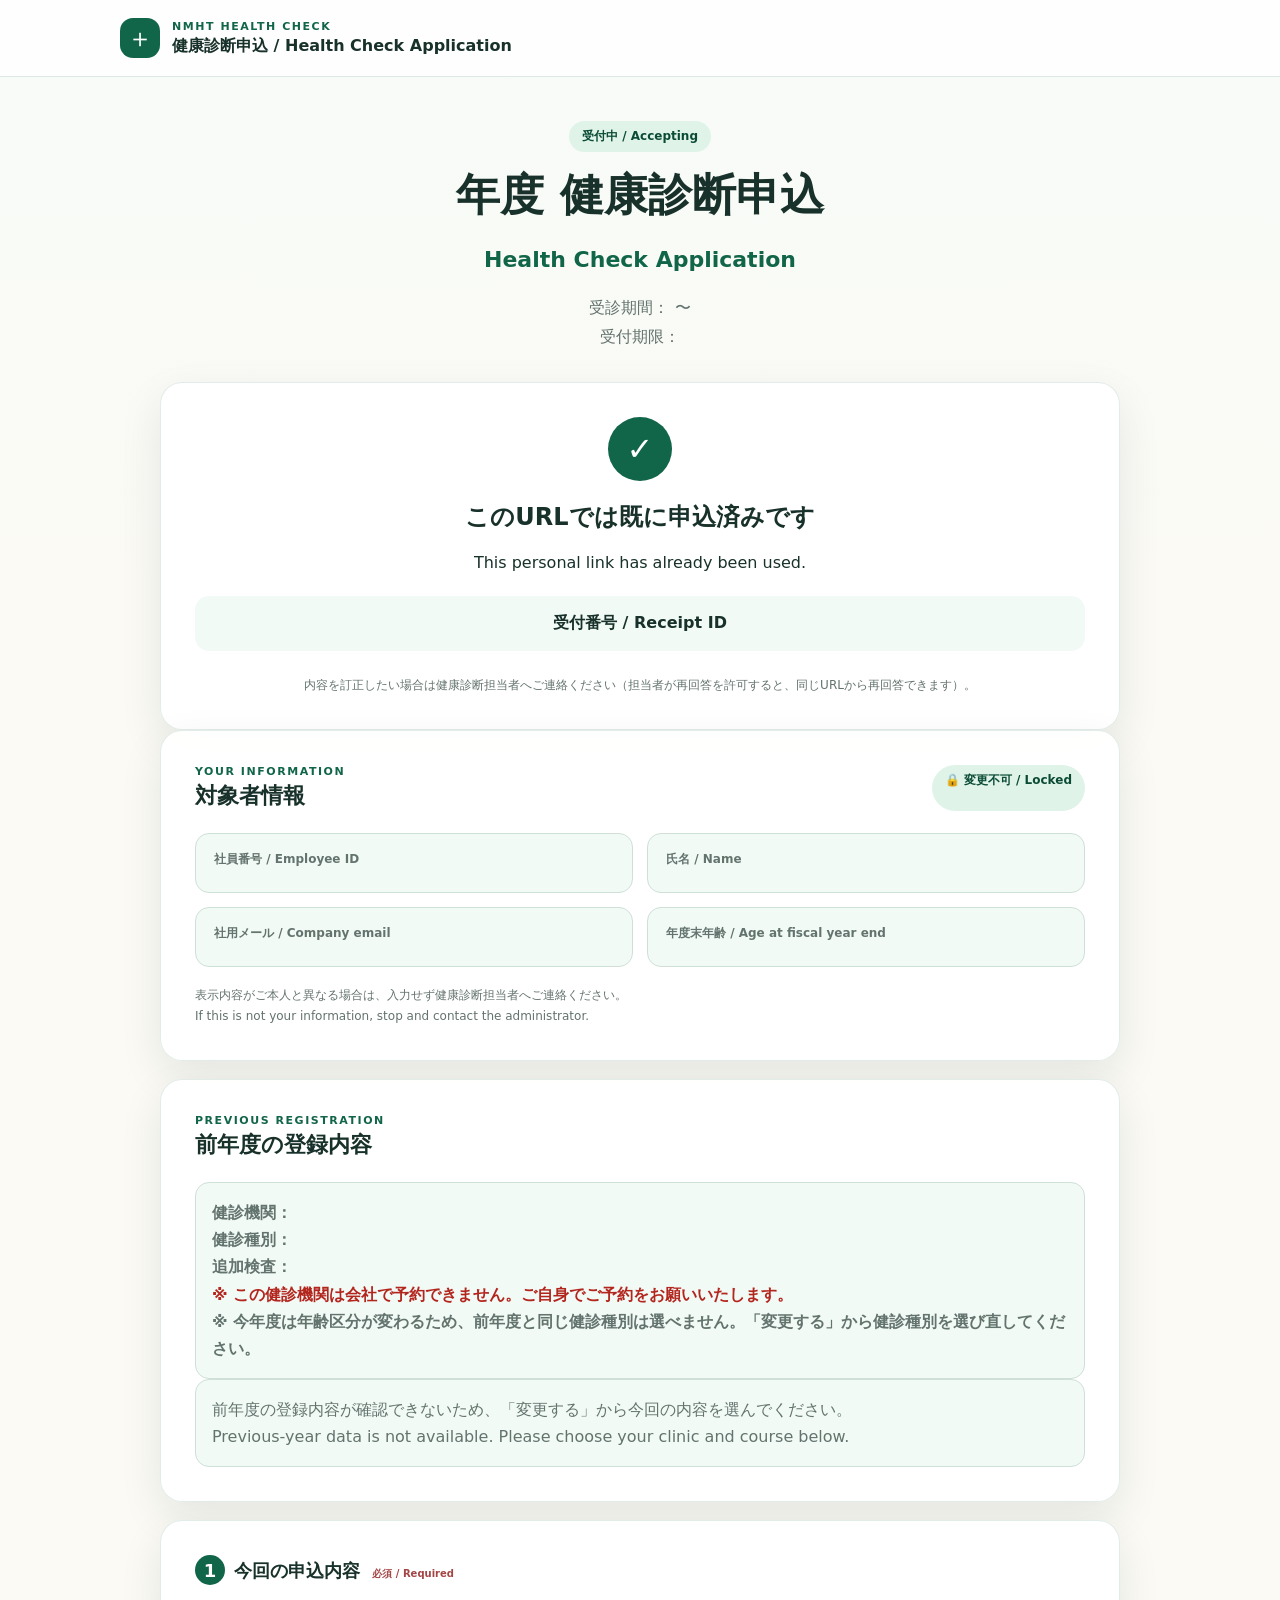
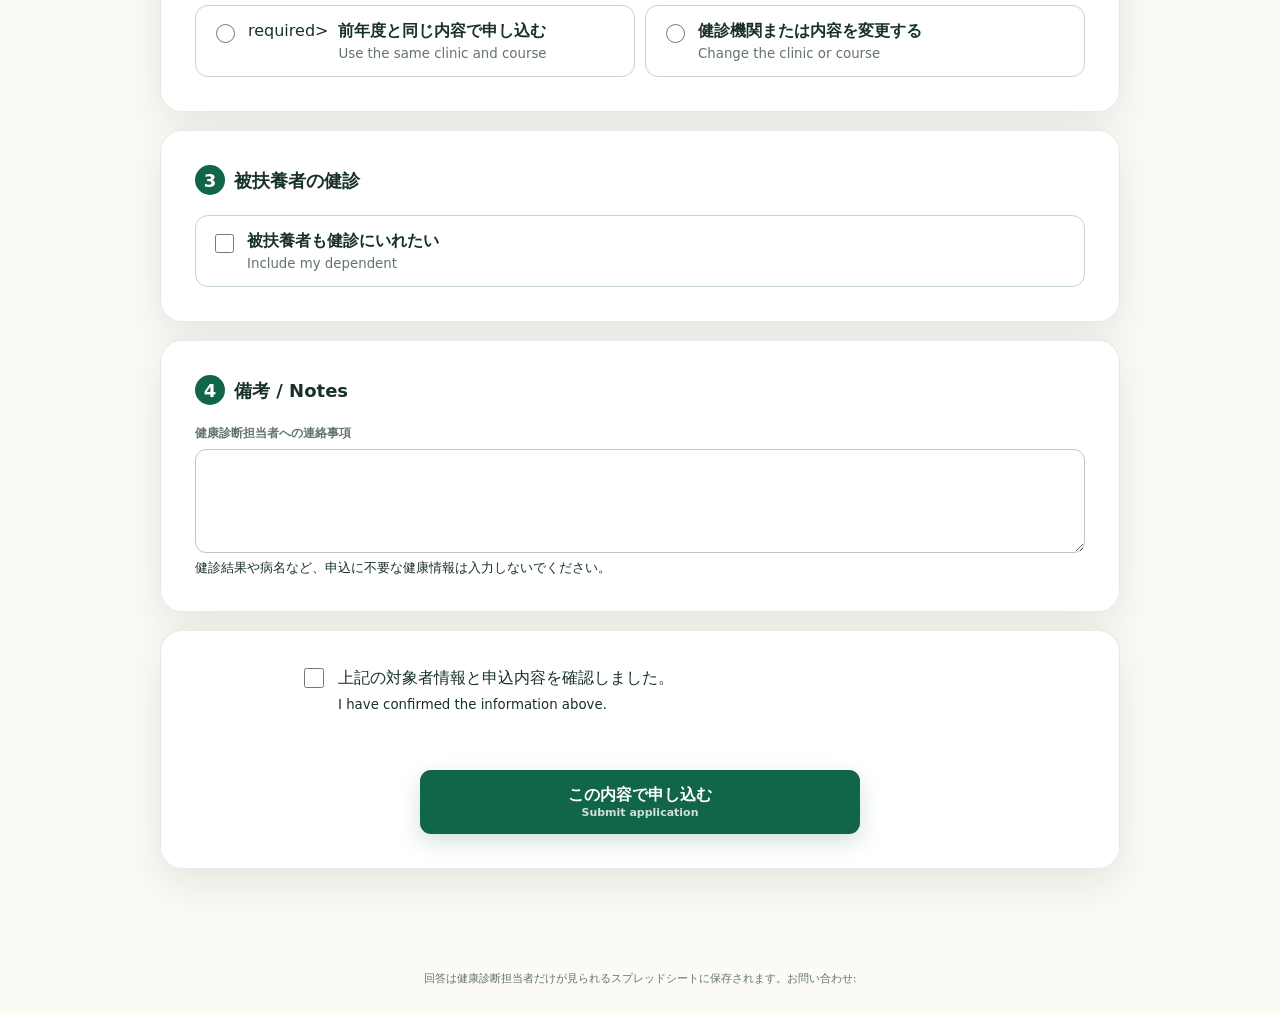
==== commit 3416446d: "健診申込: 申込画面の注意書きを「ご自身でご予約をお願いいたします。」に変更 Co-Authored-By: Claude Fable 5.1 <noreply@anthropic.com>" ====
--- a/prototypes/health_check_application/apps_script_v2/Index.html
+++ b/prototypes/health_check_application/apps_script_v2/Index.html
@@ -15,12 +15,12 @@
     <? } else { ?>
     <form id="form" class="stack">
       <section class="card"><div class="heading"><div><p class="eyebrow">Your information</p><h2>対象者情報</h2></div><span class="lock">🔒 変更不可 / Locked</span></div><div class="identity"><div class="readonly"><span>社員番号 / Employee ID</span><strong><?= employee.employeeId ?></strong></div><div class="readonly"><span>氏名 / Name</span><strong><?= employee.name ?></strong></div><div class="readonly"><span>社用メール / Company email</span><strong><?= employee.email ?></strong></div><div class="readonly"><span>年度末年齢 / Age at fiscal year end</span><strong><?= employee.age ? employee.age + '歳' : '—' ?></strong></div></div><? if (ageNote) { ?><p class="helper"><?= ageNote ?></p><? } ?><p class="helper">表示内容がご本人と異なる場合は、入力せず健康診断担当者へご連絡ください。<br>If this is not your information, stop and contact the administrator.</p></section>
-      <section class="card"><div class="heading"><div><p class="eyebrow">Previous registration</p><h2>前年度の登録内容</h2></div></div><? if (previous.hasPrevious) { ?><div class="previous"><strong>健診機関：</strong><?= previous.institutionName ?><br><strong>健診種別：</strong><?= previous.examTypeName ?><? if (previous.extraNames.length) { ?><br><strong>追加検査：</strong><?= previous.extraNames.join('、') ?><? } ?><? if (!previous.bookable) { ?><br><span class="notice-red">※ この健診機関は会社で予約できません。ご自分で予約をお願いします。</span><? } ?><? if (!previous.sameAllowed) { ?><br><strong>※ 今年度は年齢区分が変わるため、前年度と同じ健診種別は選べません。「変更する」から健診種別を選び直してください。</strong><? } ?></div><? } else { ?><div class="previous">前年度の登録内容が確認できないため、「変更する」から今回の内容を選んでください。<br>Previous-year data is not available. Please choose your clinic and course below.</div><? } ?></section>
+      <section class="card"><div class="heading"><div><p class="eyebrow">Previous registration</p><h2>前年度の登録内容</h2></div></div><? if (previous.hasPrevious) { ?><div class="previous"><strong>健診機関：</strong><?= previous.institutionName ?><br><strong>健診種別：</strong><?= previous.examTypeName ?><? if (previous.extraNames.length) { ?><br><strong>追加検査：</strong><?= previous.extraNames.join('、') ?><? } ?><? if (!previous.bookable) { ?><br><span class="notice-red">※ この健診機関は会社で予約できません。ご自身でご予約をお願いいたします。</span><? } ?><? if (!previous.sameAllowed) { ?><br><strong>※ 今年度は年齢区分が変わるため、前年度と同じ健診種別は選べません。「変更する」から健診種別を選び直してください。</strong><? } ?></div><? } else { ?><div class="previous">前年度の登録内容が確認できないため、「変更する」から今回の内容を選んでください。<br>Previous-year data is not available. Please choose your clinic and course below.</div><? } ?></section>
       <section class="card"><fieldset><legend><span class="step">1</span>今回の申込内容 <em>必須 / Required</em></legend><div class="choices"><label class="choice <?= previous.sameAllowed ? '' : 'disabled' ?>"><input type="radio" name="applicationType" value="same" <?= previous.sameAllowed ? '' : 'disabled' ?> required><span><strong>前年度と同じ内容で申し込む</strong><small>Use the same clinic and course</small></span></label><label class="choice"><input type="radio" name="applicationType" value="change" required><span><strong>健診機関または内容を変更する</strong><small>Change the clinic or course</small></span></label></div>
-        <div id="same-other" class="panel hidden"><p class="notice-red" style="margin:0 0 8px">ご自分で予約をお願いします。（この健診機関は会社で予約できません）</p><p class="helper" style="margin-top:0">受診する健診機関名と、決まっていれば健診予定日を入力してください。どちらも任意です。</p><div class="grid"><label class="field"><span>健診機関名 <small>任意 / Optional</small></span><input name="sameClinicName" maxlength="100" value="<?= previous.institutionName ?>"></label><label class="field"><span>健診予定日 <small>任意 / Optional</small></span><input type="date" name="samePlannedDate" min="<?= settings['受診期間開始'] ?>" max="<?= settings['受診期間終了'] ?>"></label></div></div></fieldset></section>
+        <div id="same-other" class="panel hidden"><p class="notice-red" style="margin:0 0 8px">ご自身でご予約をお願いいたします。（この健診機関は会社で予約できません）</p><p class="helper" style="margin-top:0">受診する健診機関名と、決まっていれば健診予定日を入力してください。どちらも任意です。</p><div class="grid"><label class="field"><span>健診機関名 <small>任意 / Optional</small></span><input name="sameClinicName" maxlength="100" value="<?= previous.institutionName ?>"></label><label class="field"><span>健診予定日 <small>任意 / Optional</small></span><input type="date" name="samePlannedDate" min="<?= settings['受診期間開始'] ?>" max="<?= settings['受診期間終了'] ?>"></label></div></div></fieldset></section>
       <section id="change" class="card hidden"><fieldset><legend><span class="step">2</span>変更内容 / Changes</legend>
         <label class="field"><span>希望する健診機関 <em>必須 / Required</em></span><select name="clinicCode"><option value="">選択してください / Please select</option><? for (const o of options.institutions) { ?><option value="<?= o.code ?>"><?= o.name ?></option><? } ?></select><small class="helper" style="display:block;margin-top:6px">会社で予約できるのは 同友会 春日クリニック と MYメディカルクリニック（大手町・渋谷・横浜みなとみらい）です。それ以外の健診機関を希望する場合は「その他」を選んでください。健診日は健診機関から案内されます。</small></label>
-        <div id="other" class="panel hidden"><p class="notice-red" style="margin:0 0 8px">ご自分で予約をお願いします。（「その他」の健診機関は会社で予約できません）</p><p class="helper" style="margin-top:0">受診する健診機関名と、決まっていれば健診予定日を入力してください。どちらも任意です。</p><div class="grid"><label class="field"><span>医療機関名 <small>任意 / Optional</small></span><input name="customClinic" maxlength="100"></label><label class="field"><span>健診予定日 <small>任意 / Optional</small></span><input type="date" name="otherPlannedDate" min="<?= settings['受診期間開始'] ?>" max="<?= settings['受診期間終了'] ?>"></label></div></div>
+        <div id="other" class="panel hidden"><p class="notice-red" style="margin:0 0 8px">ご自身でご予約をお願いいたします。（「その他」の健診機関は会社で予約できません）</p><p class="helper" style="margin-top:0">受診する健診機関名と、決まっていれば健診予定日を入力してください。どちらも任意です。</p><div class="grid"><label class="field"><span>医療機関名 <small>任意 / Optional</small></span><input name="customClinic" maxlength="100"></label><label class="field"><span>健診予定日 <small>任意 / Optional</small></span><input type="date" name="otherPlannedDate" min="<?= settings['受診期間開始'] ?>" max="<?= settings['受診期間終了'] ?>"></label></div></div>
         <label class="field" style="margin-top:18px"><span>健診種別 <em>必須 / Required</em></span><select name="courseCode"><? if (options.examTypes.length !== 1) { ?><option value="">選択してください / Please select</option><? } ?><? for (const o of options.examTypes) { ?><option value="<?= o.code ?>" <?= options.examTypes.length === 1 ? 'selected' : '' ?>><?= o.name ?></option><? } ?></select><? if (ageNote) { ?><small class="helper" style="display:block;margin-top:6px"><?= ageNote ?></small><? } ?></label>
         <? if (options.extras.length) { ?><div class="panel"><p class="label">追加検査 <small>任意 / Optional</small></p><div class="checks"><? for (const o of options.extras) { ?><label class="check"><input type="checkbox" name="extraCodes" value="<?= o.code ?>"><span><?= o.name ?></span></label><? } ?></div></div><? } ?>
       </fieldset></section>
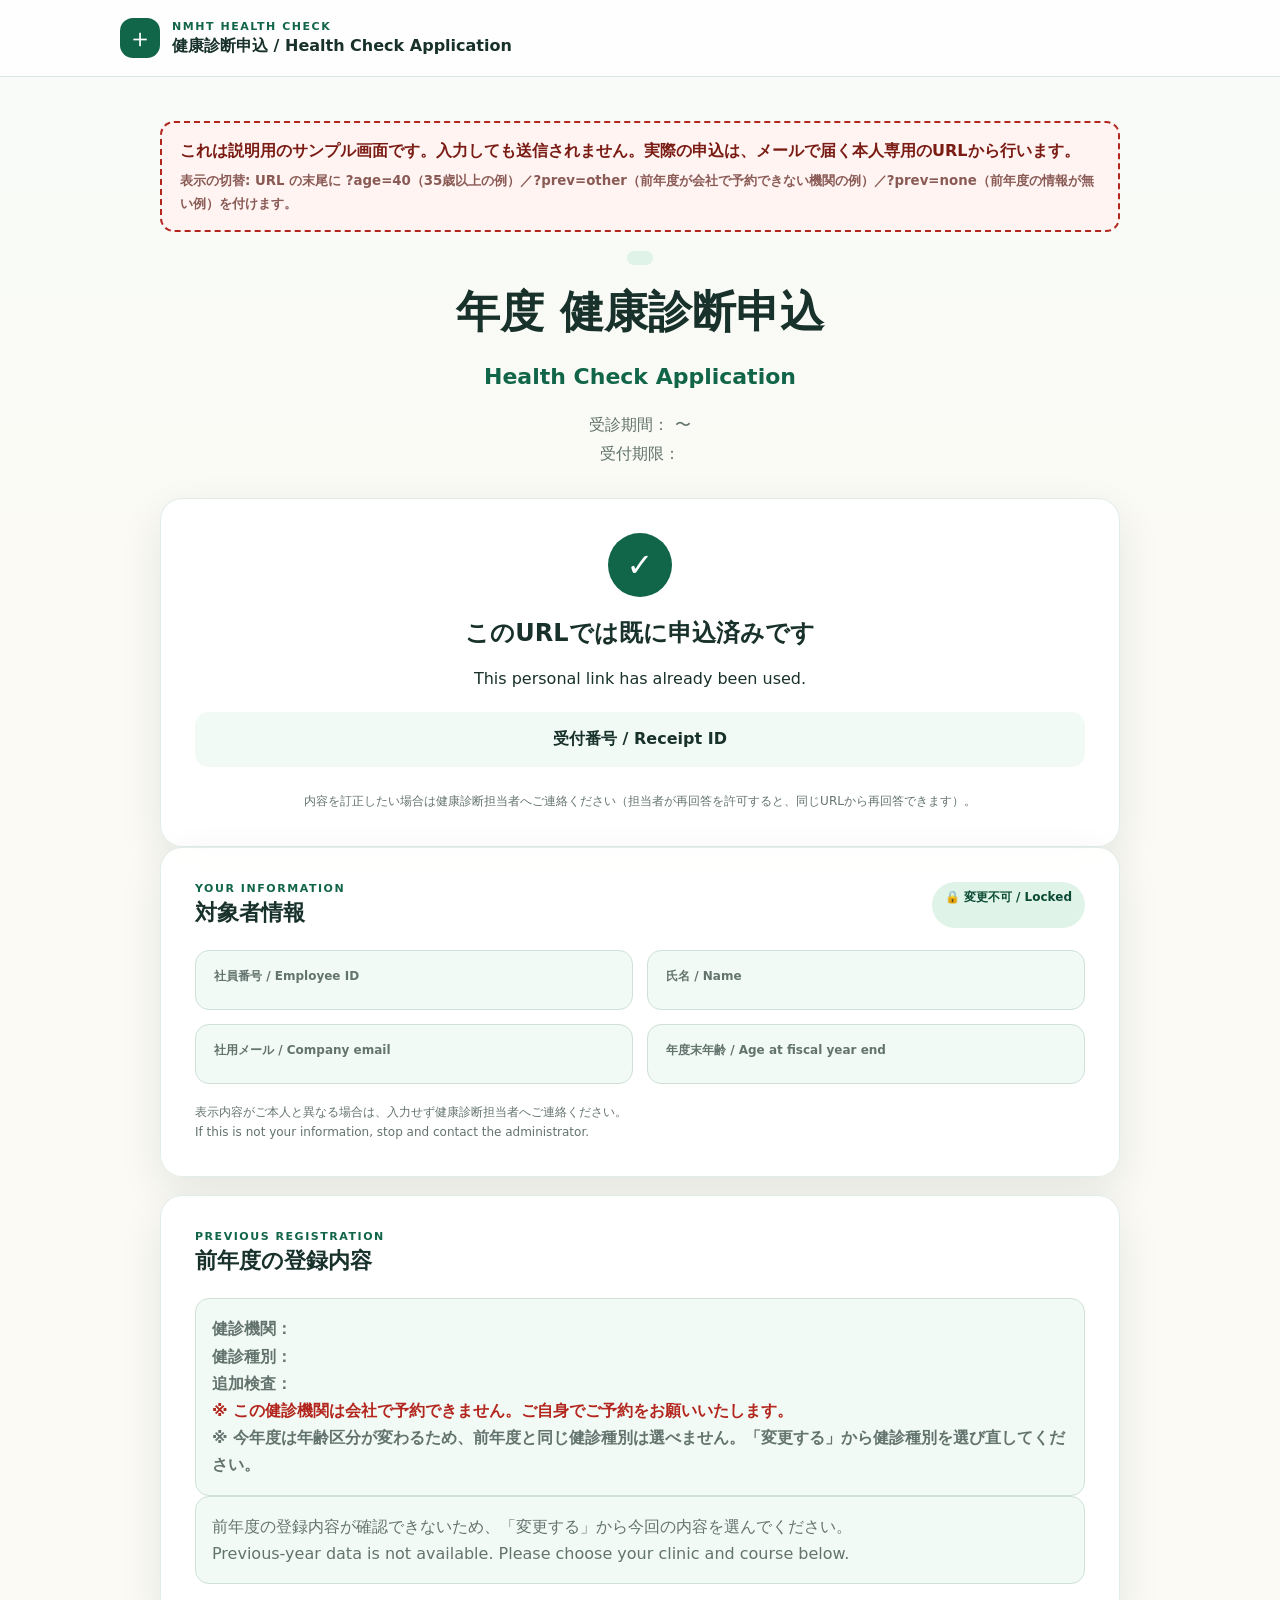
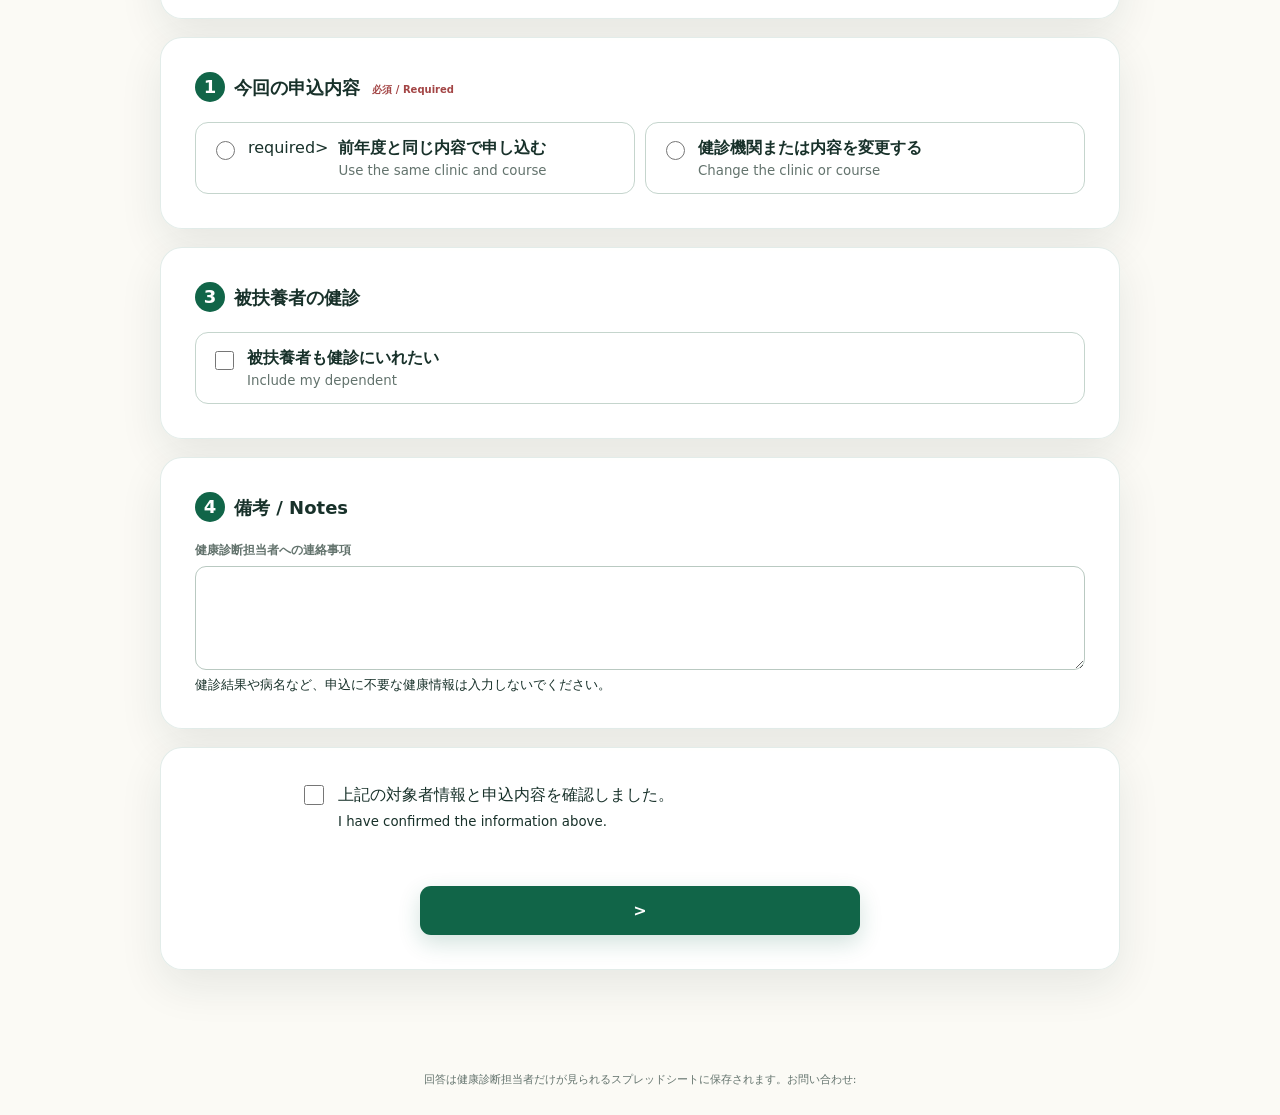
==== commit c7301551: "健診申込: WebアプリURL をそのまま開くと説明用のサンプル画面（送信不可・個人情報なし）を出す ?age / ?prev で年齢区分・前年度の例を切り替えられる。案内メール本文の追加と注意書きの" ====
--- a/prototypes/health_check_application/apps_script_v2/Index.html
+++ b/prototypes/health_check_application/apps_script_v2/Index.html
@@ -3,13 +3,14 @@
 <head>
   <base target="_top">
   <style>
-    :root{--ink:#18312a;--muted:#63736d;--green:#116548;--dark:#0b4b35;--mint:#dff3e9;--soft:#f2faf6;--line:#d9e2dd;--danger:#a33a3a;font-family:"Yu Gothic UI","Hiragino Kaku Gothic ProN",system-ui,sans-serif}*{box-sizing:border-box}body{margin:0;color:var(--ink);background:linear-gradient(180deg,#f7fbf8 0,#fbfaf5 36rem);min-height:100vh}.header{border-bottom:1px solid rgba(17,101,72,.14);background:rgba(255,255,255,.88)}.header-inner{width:min(1040px,calc(100% - 36px));margin:auto;padding:18px 0;display:flex;align-items:center;gap:12px}.mark{width:40px;height:40px;display:grid;place-items:center;color:#fff;background:var(--green);border-radius:13px;font-size:26px}.eyebrow{margin:0 0 3px;color:var(--green);font-size:11px;font-weight:900;letter-spacing:.14em;text-transform:uppercase}.brand{margin:0;font-weight:800}.shell{width:min(960px,calc(100% - 32px));margin:auto;padding:44px 0 76px}.hero{text-align:center;margin-bottom:30px}.pill,.lock{display:inline-flex;padding:7px 13px;border-radius:999px;color:var(--dark);background:var(--mint);font-size:12px;font-weight:800}.hero h1{margin:14px 0;font-size:clamp(28px,5vw,44px);line-height:1.3}.hero h1 span{color:var(--green);font-size:.5em}.hero p{margin:0;color:var(--muted);line-height:1.8}.stack{display:grid;gap:18px}.card{padding:clamp(22px,4vw,34px);border:1px solid rgba(17,101,72,.12);border-radius:22px;background:rgba(255,255,255,.95);box-shadow:0 16px 44px rgba(24,49,42,.09)}.heading{display:flex;justify-content:space-between;gap:18px;margin-bottom:22px}.heading h2{margin:0;font-size:22px}.identity,.grid{display:grid;grid-template-columns:repeat(2,minmax(0,1fr));gap:14px}.readonly{padding:17px 18px;border:1px solid #cfe0d7;border-radius:14px;background:var(--soft)}.wide{grid-column:1/-1}.readonly span,.field>span{display:block;margin-bottom:7px;color:var(--muted);font-size:12px;font-weight:800}.readonly strong{display:block;font-size:19px}.helper{margin:18px 0 0;color:var(--muted);font-size:12px;line-height:1.7}.previous{padding:16px;border:1px solid #cfe0d7;border-radius:14px;background:var(--soft);color:var(--muted);line-height:1.7}fieldset{margin:0;padding:0;border:0}legend{margin:0 0 20px;padding:0;font-size:18px;font-weight:900}.step{display:inline-grid;width:30px;height:30px;margin-right:9px;place-items:center;border-radius:50%;color:#fff;background:var(--green)}em{margin-left:6px;color:#a34545;font-size:10px;font-style:normal}.choices,.checks{display:grid;grid-template-columns:repeat(2,minmax(0,1fr));gap:10px}.choice,.check,.toggle{display:flex;gap:10px;padding:15px;border:1px solid #c5d5cd;border-radius:13px;background:#fff;cursor:pointer}.choice:has(input:checked),.check:has(input:checked),.toggle:has(input:checked){border-color:var(--green);background:var(--soft);box-shadow:0 0 0 3px rgba(17,101,72,.07)}.choice input,.check input,.toggle input{width:19px;height:19px;accent-color:var(--green)}.choice strong,.choice small,.toggle strong,.toggle small{display:block}.choice small,.toggle small{margin-top:4px;color:var(--muted)}.field input,.field textarea,.field select{width:100%;padding:13px 14px;border:1px solid #b9c9c1;border-radius:11px;color:var(--ink);background:#fff;font:inherit}.panel{margin-top:18px;padding:19px;border:1px solid #cfe0d7;border-radius:15px;background:var(--soft)}.label{margin:0 0 12px;font-size:13px;font-weight:900}.confirm{text-align:center}.confirm-line{max-width:680px;margin:0 auto 22px;display:flex;gap:11px;text-align:left;line-height:1.6}.confirm-line input{width:20px;height:20px;accent-color:var(--green)}button{min-width:min(100%,440px);padding:15px 24px;border:0;border-radius:11px;color:#fff;background:var(--green);box-shadow:0 8px 22px rgba(17,101,72,.19);font:inherit;font-weight:800;cursor:pointer}button span{display:block;font-size:11px;opacity:.8}button:disabled{opacity:.55;cursor:wait}.message{min-height:23px;margin-bottom:8px;color:var(--danger);font-size:13px;font-weight:800}.success{text-align:center}.success-icon{width:64px;height:64px;margin:0 auto 18px;display:grid;place-items:center;border-radius:50%;color:#fff;background:var(--green);font-size:32px}.receipt{margin:24px 0;padding:17px;border-radius:14px;background:var(--soft);font-weight:800}.notice-red{color:#b3261e;font-weight:800;line-height:1.7}.hidden{display:none!important}.disabled{opacity:.55;cursor:not-allowed}.footer{padding:25px;color:var(--muted);text-align:center;font-size:11px;line-height:1.7}@media(max-width:760px){.shell{width:min(100% - 22px,960px);padding-top:30px}.identity,.grid,.choices,.checks{grid-template-columns:1fr}.wide{grid-column:auto}.heading{flex-direction:column}}
+    :root{--ink:#18312a;--muted:#63736d;--green:#116548;--dark:#0b4b35;--mint:#dff3e9;--soft:#f2faf6;--line:#d9e2dd;--danger:#a33a3a;font-family:"Yu Gothic UI","Hiragino Kaku Gothic ProN",system-ui,sans-serif}*{box-sizing:border-box}body{margin:0;color:var(--ink);background:linear-gradient(180deg,#f7fbf8 0,#fbfaf5 36rem);min-height:100vh}.header{border-bottom:1px solid rgba(17,101,72,.14);background:rgba(255,255,255,.88)}.header-inner{width:min(1040px,calc(100% - 36px));margin:auto;padding:18px 0;display:flex;align-items:center;gap:12px}.mark{width:40px;height:40px;display:grid;place-items:center;color:#fff;background:var(--green);border-radius:13px;font-size:26px}.eyebrow{margin:0 0 3px;color:var(--green);font-size:11px;font-weight:900;letter-spacing:.14em;text-transform:uppercase}.brand{margin:0;font-weight:800}.shell{width:min(960px,calc(100% - 32px));margin:auto;padding:44px 0 76px}.hero{text-align:center;margin-bottom:30px}.pill,.lock{display:inline-flex;padding:7px 13px;border-radius:999px;color:var(--dark);background:var(--mint);font-size:12px;font-weight:800}.hero h1{margin:14px 0;font-size:clamp(28px,5vw,44px);line-height:1.3}.hero h1 span{color:var(--green);font-size:.5em}.hero p{margin:0;color:var(--muted);line-height:1.8}.stack{display:grid;gap:18px}.card{padding:clamp(22px,4vw,34px);border:1px solid rgba(17,101,72,.12);border-radius:22px;background:rgba(255,255,255,.95);box-shadow:0 16px 44px rgba(24,49,42,.09)}.heading{display:flex;justify-content:space-between;gap:18px;margin-bottom:22px}.heading h2{margin:0;font-size:22px}.identity,.grid{display:grid;grid-template-columns:repeat(2,minmax(0,1fr));gap:14px}.readonly{padding:17px 18px;border:1px solid #cfe0d7;border-radius:14px;background:var(--soft)}.wide{grid-column:1/-1}.readonly span,.field>span{display:block;margin-bottom:7px;color:var(--muted);font-size:12px;font-weight:800}.readonly strong{display:block;font-size:19px}.helper{margin:18px 0 0;color:var(--muted);font-size:12px;line-height:1.7}.previous{padding:16px;border:1px solid #cfe0d7;border-radius:14px;background:var(--soft);color:var(--muted);line-height:1.7}fieldset{margin:0;padding:0;border:0}legend{margin:0 0 20px;padding:0;font-size:18px;font-weight:900}.step{display:inline-grid;width:30px;height:30px;margin-right:9px;place-items:center;border-radius:50%;color:#fff;background:var(--green)}em{margin-left:6px;color:#a34545;font-size:10px;font-style:normal}.choices,.checks{display:grid;grid-template-columns:repeat(2,minmax(0,1fr));gap:10px}.choice,.check,.toggle{display:flex;gap:10px;padding:15px;border:1px solid #c5d5cd;border-radius:13px;background:#fff;cursor:pointer}.choice:has(input:checked),.check:has(input:checked),.toggle:has(input:checked){border-color:var(--green);background:var(--soft);box-shadow:0 0 0 3px rgba(17,101,72,.07)}.choice input,.check input,.toggle input{width:19px;height:19px;accent-color:var(--green)}.choice strong,.choice small,.toggle strong,.toggle small{display:block}.choice small,.toggle small{margin-top:4px;color:var(--muted)}.field input,.field textarea,.field select{width:100%;padding:13px 14px;border:1px solid #b9c9c1;border-radius:11px;color:var(--ink);background:#fff;font:inherit}.panel{margin-top:18px;padding:19px;border:1px solid #cfe0d7;border-radius:15px;background:var(--soft)}.label{margin:0 0 12px;font-size:13px;font-weight:900}.confirm{text-align:center}.confirm-line{max-width:680px;margin:0 auto 22px;display:flex;gap:11px;text-align:left;line-height:1.6}.confirm-line input{width:20px;height:20px;accent-color:var(--green)}button{min-width:min(100%,440px);padding:15px 24px;border:0;border-radius:11px;color:#fff;background:var(--green);box-shadow:0 8px 22px rgba(17,101,72,.19);font:inherit;font-weight:800;cursor:pointer}button span{display:block;font-size:11px;opacity:.8}button:disabled{opacity:.55;cursor:wait}.message{min-height:23px;margin-bottom:8px;color:var(--danger);font-size:13px;font-weight:800}.success{text-align:center}.success-icon{width:64px;height:64px;margin:0 auto 18px;display:grid;place-items:center;border-radius:50%;color:#fff;background:var(--green);font-size:32px}.receipt{margin:24px 0;padding:17px;border-radius:14px;background:var(--soft);font-weight:800}.notice-red{color:#b3261e;font-weight:800;line-height:1.7}.demo-banner{margin:0 0 18px;padding:14px 18px;border:2px dashed #b3261e;border-radius:14px;background:#fff4f2;color:#7a1c14;font-weight:800;line-height:1.7}.demo-banner small{display:block;margin-top:6px;font-weight:600;color:#8a5a55}.hidden{display:none!important}.disabled{opacity:.55;cursor:not-allowed}.footer{padding:25px;color:var(--muted);text-align:center;font-size:11px;line-height:1.7}@media(max-width:760px){.shell{width:min(100% - 22px,960px);padding-top:30px}.identity,.grid,.choices,.checks{grid-template-columns:1fr}.wide{grid-column:auto}.heading{flex-direction:column}}
   </style>
 </head>
 <body>
   <header class="header"><div class="header-inner"><div class="mark">＋</div><div><p class="eyebrow">NMHT Health Check</p><p class="brand">健康診断申込 / Health Check Application</p></div></div></header>
   <main class="shell">
-    <section class="hero"><span class="pill">受付中 / Accepting</span><h1><?= settings['年度'] ?>年度 健康診断申込<br><span>Health Check Application</span></h1><p>受診期間：<?= settings['受診期間開始'] ?> 〜 <?= settings['受診期間終了'] ?><br>受付期限：<?= settings['受付終了'] ?></p></section>
+    <? if (demo) { ?><div class="demo-banner">これは説明用のサンプル画面です。入力しても送信されません。実際の申込は、メールで届く本人専用のURLから行います。<small>表示の切替: URL の末尾に ?age=40（35歳以上の例）／?prev=other（前年度が会社で予約できない機関の例）／?prev=none（前年度の情報が無い例）を付けます。</small></div><? } ?>
+    <section class="hero"><span class="pill"><?= demo ? 'サンプル / Demo' : '受付中 / Accepting' ?></span><h1><?= settings['年度'] ?>年度 健康診断申込<br><span>Health Check Application</span></h1><p>受診期間：<?= settings['受診期間開始'] ?> 〜 <?= settings['受診期間終了'] ?><br>受付期限：<?= settings['受付終了'] ?></p></section>
     <? if (!canAnswer) { ?>
       <section class="card success"><div class="success-icon">✓</div><h2>このURLでは既に申込済みです</h2><p>This personal link has already been used.</p><div class="receipt">受付番号 / Receipt ID<br><?= employee.receiptId ?></div><p class="helper">内容を訂正したい場合は健康診断担当者へご連絡ください（担当者が再回答を許可すると、同じURLから再回答できます）。</p></section>
     <? } else { ?>
@@ -26,7 +27,7 @@
       </fieldset></section>
       <section class="card"><fieldset><legend><span class="step">3</span>被扶養者の健診</legend><label class="toggle"><input type="checkbox" name="dependentRequested"><span><strong>被扶養者も健診にいれたい</strong><small>Include my dependent</small></span></label><div id="dependent" class="panel hidden"><div class="grid"><label class="field"><span>対象者 / Relationship <em>必須</em></span><select name="dependentRelationship"><option value="">選択してください</option><? for (const o of options.relationships) { ?><option value="<?= o.code ?>"><?= o.name ?></option><? } ?></select></label><label class="field"><span>被扶養者氏名 <em>必須</em></span><input name="dependentName" maxlength="100"></label></div></div></fieldset></section>
       <section class="card"><fieldset><legend><span class="step">4</span>備考 / Notes</legend><label class="field"><span>健康診断担当者への連絡事項</span><textarea name="remarks" maxlength="500" rows="4"></textarea><small>健診結果や病名など、申込に不要な健康情報は入力しないでください。</small></label></fieldset></section>
-      <section class="card confirm"><label class="confirm-line"><input type="checkbox" name="agreement" required><span>上記の対象者情報と申込内容を確認しました。<br><small>I have confirmed the information above.</small></span></label><div id="message" class="message" role="alert"></div><button id="submit" type="submit">この内容で申し込む<span>Submit application</span></button></section>
+      <section class="card confirm"><label class="confirm-line"><input type="checkbox" name="agreement" required><span>上記の対象者情報と申込内容を確認しました。<br><small>I have confirmed the information above.</small></span></label><div id="message" class="message" role="alert"></div><button id="submit" type="submit" <?= demo ? 'disabled' : '' ?>><?= demo ? 'サンプル画面のため送信できません' : 'この内容で申し込む' ?><span><?= demo ? 'Demo only' : 'Submit application' ?></span></button></section>
     </form>
     <section id="success" class="card success hidden"><div class="success-icon">✓</div><h2>申込を受け付けました</h2><p>Your application has been received.</p><div class="receipt">受付番号 / Receipt ID<br><span id="receipt"></span></div></section>
     <? } ?>
@@ -35,6 +36,7 @@
   <? if (canAnswer) { ?>
   <script>
     const token = <?!= JSON.stringify(token) ?>;
+    const demo = <?!= JSON.stringify(!!demo) ?>;
     const otherCode = <?!= JSON.stringify('OTHER') ?>;
     const previousBookable = <?!= JSON.stringify(!!previous.bookable) ?>;
     const sameOther = document.getElementById('same-other');
@@ -51,7 +53,7 @@
     form.querySelectorAll('[name="applicationType"]').forEach((el)=>el.addEventListener('change',updateApplication));
     form.clinicCode.addEventListener('change',updateClinic);
     form.dependentRequested.addEventListener('change',updateDependent);
-    form.addEventListener('submit',(event)=>{event.preventDefault();const message=document.getElementById('message');message.textContent='';if(!form.reportValidity())return;const button=document.getElementById('submit');button.disabled=true;const payload={applicationType:applicationType(),clinicCode:form.clinicCode.value,courseCode:form.courseCode.value,extraCodes:extraChecks.filter((el)=>el.checked).map((el)=>el.value),customClinic:form.customClinic.value,otherPlannedDate:form.otherPlannedDate.value,sameClinicName:form.sameClinicName?form.sameClinicName.value:'',samePlannedDate:form.samePlannedDate?form.samePlannedDate.value:'',dependentRequested:form.dependentRequested.checked,dependentRelationship:form.dependentRelationship.value,dependentName:form.dependentName.value,remarks:form.remarks.value,agreement:form.agreement.checked};google.script.run.withSuccessHandler((result)=>{document.getElementById('receipt').textContent=result.receiptId;form.classList.add('hidden');document.getElementById('success').classList.remove('hidden');window.scrollTo({top:0,behavior:'smooth'});}).withFailureHandler((error)=>{message.textContent=error.message||'送信できませんでした。';button.disabled=false;}).submitApplication(token,payload);});
+    form.addEventListener('submit',(event)=>{event.preventDefault();const message=document.getElementById('message');message.textContent='';if(demo){message.textContent='サンプル画面のため送信できません。';return;}if(!form.reportValidity())return;const button=document.getElementById('submit');button.disabled=true;const payload={applicationType:applicationType(),clinicCode:form.clinicCode.value,courseCode:form.courseCode.value,extraCodes:extraChecks.filter((el)=>el.checked).map((el)=>el.value),customClinic:form.customClinic.value,otherPlannedDate:form.otherPlannedDate.value,sameClinicName:form.sameClinicName?form.sameClinicName.value:'',samePlannedDate:form.samePlannedDate?form.samePlannedDate.value:'',dependentRequested:form.dependentRequested.checked,dependentRelationship:form.dependentRelationship.value,dependentName:form.dependentName.value,remarks:form.remarks.value,agreement:form.agreement.checked};google.script.run.withSuccessHandler((result)=>{document.getElementById('receipt').textContent=result.receiptId;form.classList.add('hidden');document.getElementById('success').classList.remove('hidden');window.scrollTo({top:0,behavior:'smooth'});}).withFailureHandler((error)=>{message.textContent=error.message||'送信できませんでした。';button.disabled=false;}).submitApplication(token,payload);});
     updateApplication();updateDependent();
   </script>
   <? } ?>
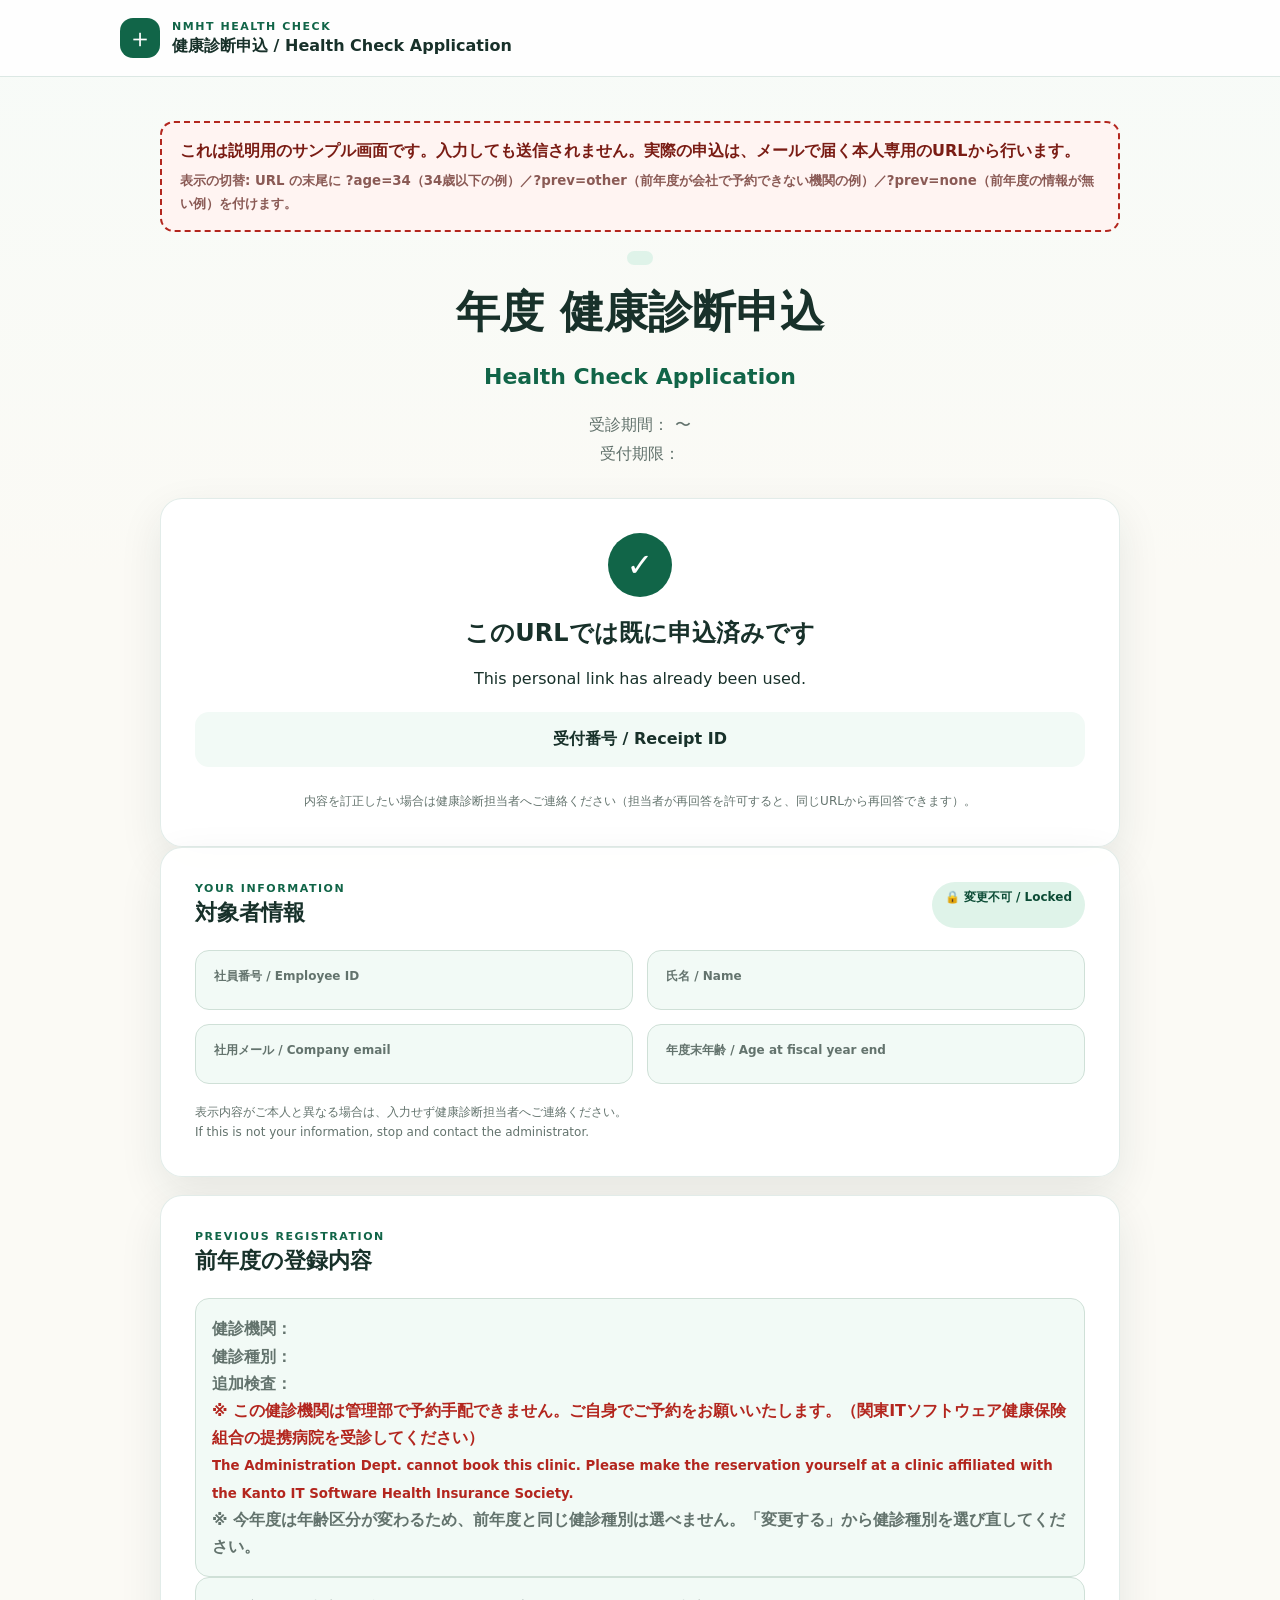
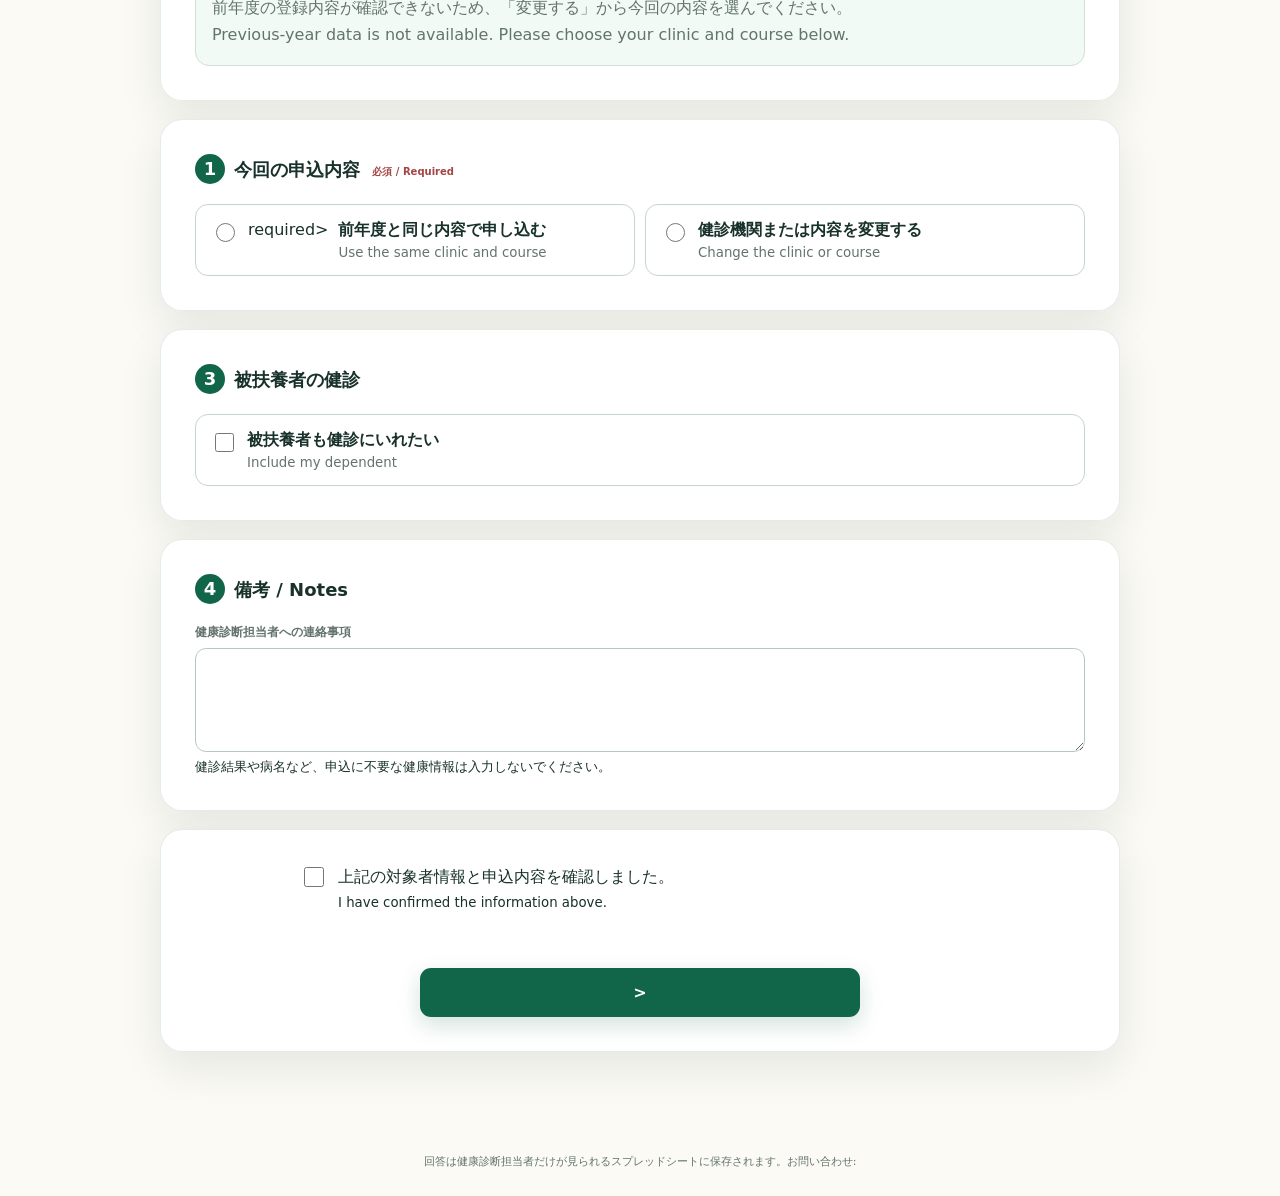
==== commit 65d5a780: "健診申込: 申込画面の文言を日英で更新（予約手配可能な機関の列挙・関東IT健保の提携病院・受診予定時期は自由記述）、サンプルは35歳、受付 2027-04-01〜04-18 の記録 Co-Author" ====
--- a/prototypes/health_check_application/apps_script_v2/Index.html
+++ b/prototypes/health_check_application/apps_script_v2/Index.html
@@ -9,19 +9,19 @@
 <body>
   <header class="header"><div class="header-inner"><div class="mark">＋</div><div><p class="eyebrow">NMHT Health Check</p><p class="brand">健康診断申込 / Health Check Application</p></div></div></header>
   <main class="shell">
-    <? if (demo) { ?><div class="demo-banner">これは説明用のサンプル画面です。入力しても送信されません。実際の申込は、メールで届く本人専用のURLから行います。<small>表示の切替: URL の末尾に ?age=40（35歳以上の例）／?prev=other（前年度が会社で予約できない機関の例）／?prev=none（前年度の情報が無い例）を付けます。</small></div><? } ?>
+    <? if (demo) { ?><div class="demo-banner">これは説明用のサンプル画面です。入力しても送信されません。実際の申込は、メールで届く本人専用のURLから行います。<small>表示の切替: URL の末尾に ?age=34（34歳以下の例）／?prev=other（前年度が会社で予約できない機関の例）／?prev=none（前年度の情報が無い例）を付けます。</small></div><? } ?>
     <section class="hero"><span class="pill"><?= demo ? 'サンプル / Demo' : '受付中 / Accepting' ?></span><h1><?= settings['年度'] ?>年度 健康診断申込<br><span>Health Check Application</span></h1><p>受診期間：<?= settings['受診期間開始'] ?> 〜 <?= settings['受診期間終了'] ?><br>受付期限：<?= settings['受付終了'] ?></p></section>
     <? if (!canAnswer) { ?>
       <section class="card success"><div class="success-icon">✓</div><h2>このURLでは既に申込済みです</h2><p>This personal link has already been used.</p><div class="receipt">受付番号 / Receipt ID<br><?= employee.receiptId ?></div><p class="helper">内容を訂正したい場合は健康診断担当者へご連絡ください（担当者が再回答を許可すると、同じURLから再回答できます）。</p></section>
     <? } else { ?>
     <form id="form" class="stack">
       <section class="card"><div class="heading"><div><p class="eyebrow">Your information</p><h2>対象者情報</h2></div><span class="lock">🔒 変更不可 / Locked</span></div><div class="identity"><div class="readonly"><span>社員番号 / Employee ID</span><strong><?= employee.employeeId ?></strong></div><div class="readonly"><span>氏名 / Name</span><strong><?= employee.name ?></strong></div><div class="readonly"><span>社用メール / Company email</span><strong><?= employee.email ?></strong></div><div class="readonly"><span>年度末年齢 / Age at fiscal year end</span><strong><?= employee.age ? employee.age + '歳' : '—' ?></strong></div></div><? if (ageNote) { ?><p class="helper"><?= ageNote ?></p><? } ?><p class="helper">表示内容がご本人と異なる場合は、入力せず健康診断担当者へご連絡ください。<br>If this is not your information, stop and contact the administrator.</p></section>
-      <section class="card"><div class="heading"><div><p class="eyebrow">Previous registration</p><h2>前年度の登録内容</h2></div></div><? if (previous.hasPrevious) { ?><div class="previous"><strong>健診機関：</strong><?= previous.institutionName ?><br><strong>健診種別：</strong><?= previous.examTypeName ?><? if (previous.extraNames.length) { ?><br><strong>追加検査：</strong><?= previous.extraNames.join('、') ?><? } ?><? if (!previous.bookable) { ?><br><span class="notice-red">※ この健診機関は会社で予約できません。ご自身でご予約をお願いいたします。</span><? } ?><? if (!previous.sameAllowed) { ?><br><strong>※ 今年度は年齢区分が変わるため、前年度と同じ健診種別は選べません。「変更する」から健診種別を選び直してください。</strong><? } ?></div><? } else { ?><div class="previous">前年度の登録内容が確認できないため、「変更する」から今回の内容を選んでください。<br>Previous-year data is not available. Please choose your clinic and course below.</div><? } ?></section>
+      <section class="card"><div class="heading"><div><p class="eyebrow">Previous registration</p><h2>前年度の登録内容</h2></div></div><? if (previous.hasPrevious) { ?><div class="previous"><strong>健診機関：</strong><?= previous.institutionName ?><br><strong>健診種別：</strong><?= previous.examTypeName ?><? if (previous.extraNames.length) { ?><br><strong>追加検査：</strong><?= previous.extraNames.join('、') ?><? } ?><? if (!previous.bookable) { ?><br><span class="notice-red">※ この健診機関は管理部で予約手配できません。ご自身でご予約をお願いいたします。（関東ITソフトウェア健康保険組合の提携病院を受診してください）<br><small>The Administration Dept. cannot book this clinic. Please make the reservation yourself at a clinic affiliated with the Kanto IT Software Health Insurance Society.</small></span><? } ?><? if (!previous.sameAllowed) { ?><br><strong>※ 今年度は年齢区分が変わるため、前年度と同じ健診種別は選べません。「変更する」から健診種別を選び直してください。</strong><? } ?></div><? } else { ?><div class="previous">前年度の登録内容が確認できないため、「変更する」から今回の内容を選んでください。<br>Previous-year data is not available. Please choose your clinic and course below.</div><? } ?></section>
       <section class="card"><fieldset><legend><span class="step">1</span>今回の申込内容 <em>必須 / Required</em></legend><div class="choices"><label class="choice <?= previous.sameAllowed ? '' : 'disabled' ?>"><input type="radio" name="applicationType" value="same" <?= previous.sameAllowed ? '' : 'disabled' ?> required><span><strong>前年度と同じ内容で申し込む</strong><small>Use the same clinic and course</small></span></label><label class="choice"><input type="radio" name="applicationType" value="change" required><span><strong>健診機関または内容を変更する</strong><small>Change the clinic or course</small></span></label></div>
-        <div id="same-other" class="panel hidden"><p class="notice-red" style="margin:0 0 8px">ご自身でご予約をお願いいたします。（この健診機関は会社で予約できません）</p><p class="helper" style="margin-top:0">受診する健診機関名と、決まっていれば健診予定日を入力してください。どちらも任意です。</p><div class="grid"><label class="field"><span>健診機関名 <small>任意 / Optional</small></span><input name="sameClinicName" maxlength="100" value="<?= previous.institutionName ?>"></label><label class="field"><span>健診予定日 <small>任意 / Optional</small></span><input type="date" name="samePlannedDate" min="<?= settings['受診期間開始'] ?>" max="<?= settings['受診期間終了'] ?>"></label></div></div></fieldset></section>
+        <div id="same-other" class="panel hidden"><p class="notice-red" style="margin:0 0 8px">ご自身でご予約をお願いいたします。（関東ITソフトウェア健康保険組合の提携病院を受診してください）<br><small>Please make the reservation yourself at a clinic affiliated with the Kanto IT Software Health Insurance Society.</small></p><p class="helper" style="margin-top:0">現時点で受診を予定している健診機関名と受診予定時期をご入力ください。受診予定時期が確定していない場合は、おおよその時期で構いません。いずれも任意回答です。<br>Enter the clinic you currently plan to visit and the approximate timing. An approximate period is fine if it is not fixed yet. Both are optional.</p><div class="grid"><label class="field"><span>健診機関名 <small>任意 / Clinic name (optional)</small></span><input name="sameClinicName" maxlength="100" value="<?= previous.institutionName ?>"></label><label class="field"><span>受診予定時期 <small>任意 / Planned timing (optional)</small></span><input name="samePlannedDate" maxlength="40" placeholder="例: 2027-06 / 6月頃 / early June"></label></div></div></fieldset></section>
       <section id="change" class="card hidden"><fieldset><legend><span class="step">2</span>変更内容 / Changes</legend>
-        <label class="field"><span>希望する健診機関 <em>必須 / Required</em></span><select name="clinicCode"><option value="">選択してください / Please select</option><? for (const o of options.institutions) { ?><option value="<?= o.code ?>"><?= o.name ?></option><? } ?></select><small class="helper" style="display:block;margin-top:6px">会社で予約できるのは 同友会 春日クリニック と MYメディカルクリニック（大手町・渋谷・横浜みなとみらい）です。それ以外の健診機関を希望する場合は「その他」を選んでください。健診日は健診機関から案内されます。</small></label>
-        <div id="other" class="panel hidden"><p class="notice-red" style="margin:0 0 8px">ご自身でご予約をお願いいたします。（「その他」の健診機関は会社で予約できません）</p><p class="helper" style="margin-top:0">受診する健診機関名と、決まっていれば健診予定日を入力してください。どちらも任意です。</p><div class="grid"><label class="field"><span>医療機関名 <small>任意 / Optional</small></span><input name="customClinic" maxlength="100"></label><label class="field"><span>健診予定日 <small>任意 / Optional</small></span><input type="date" name="otherPlannedDate" min="<?= settings['受診期間開始'] ?>" max="<?= settings['受診期間終了'] ?>"></label></div></div>
+        <label class="field"><span>希望する健診機関 <em>必須 / Required</em></span><select name="clinicCode"><option value="">選択してください / Please select</option><? for (const o of options.institutions) { ?><option value="<?= o.code ?>"><?= o.name ?></option><? } ?></select><small class="helper" style="display:block;margin-top:6px">管理部にて予約手配が可能な健診機関は、以下となります。<br>・春日クリニック<br>・MYメディカルクリニック（大手町・渋谷・横浜みなとみらい・田町三田・新宿・東京駅八重洲）<br>※受診日時は、後日健診機関から案内されます。案内された日時での受診が難しい場合は、ご自身で健診機関へ連絡のうえ、予約変更のお手続きをお願いいたします。<br>上記以外の健診機関を希望する場合は、「その他」を選択してください。<br>The Administration Dept. can book the following clinics: Kasuga Clinic; MY Medical Clinic (Otemachi, Shibuya, Yokohama Minatomirai, Tamachi-Mita, Shinjuku, Tokyo Station Yaesu). The clinic will contact you later with the date and time; if that does not suit you, please contact the clinic directly to reschedule. For any other clinic, choose "Other".</small></label>
+        <div id="other" class="panel hidden"><p class="notice-red" style="margin:0 0 8px">ご自身でご予約をお願いいたします。（関東ITソフトウェア健康保険組合の提携病院を受診してください）<br><small>Please make the reservation yourself at a clinic affiliated with the Kanto IT Software Health Insurance Society.</small></p><p class="helper" style="margin-top:0">現時点で受診を予定している健診機関名と受診予定時期をご入力ください。受診予定時期が確定していない場合は、おおよその時期で構いません。いずれも任意回答です。<br>Enter the clinic you currently plan to visit and the approximate timing. An approximate period is fine if it is not fixed yet. Both are optional.</p><div class="grid"><label class="field"><span>健診機関名 <small>任意 / Clinic name (optional)</small></span><input name="customClinic" maxlength="100"></label><label class="field"><span>受診予定時期 <small>任意 / Planned timing (optional)</small></span><input name="otherPlannedDate" maxlength="40" placeholder="例: 2027-06 / 6月頃 / early June"></label></div></div>
         <label class="field" style="margin-top:18px"><span>健診種別 <em>必須 / Required</em></span><select name="courseCode"><? if (options.examTypes.length !== 1) { ?><option value="">選択してください / Please select</option><? } ?><? for (const o of options.examTypes) { ?><option value="<?= o.code ?>" <?= options.examTypes.length === 1 ? 'selected' : '' ?>><?= o.name ?></option><? } ?></select><? if (ageNote) { ?><small class="helper" style="display:block;margin-top:6px"><?= ageNote ?></small><? } ?></label>
         <? if (options.extras.length) { ?><div class="panel"><p class="label">追加検査 <small>任意 / Optional</small></p><div class="checks"><? for (const o of options.extras) { ?><label class="check"><input type="checkbox" name="extraCodes" value="<?= o.code ?>"><span><?= o.name ?></span></label><? } ?></div></div><? } ?>
       </fieldset></section>
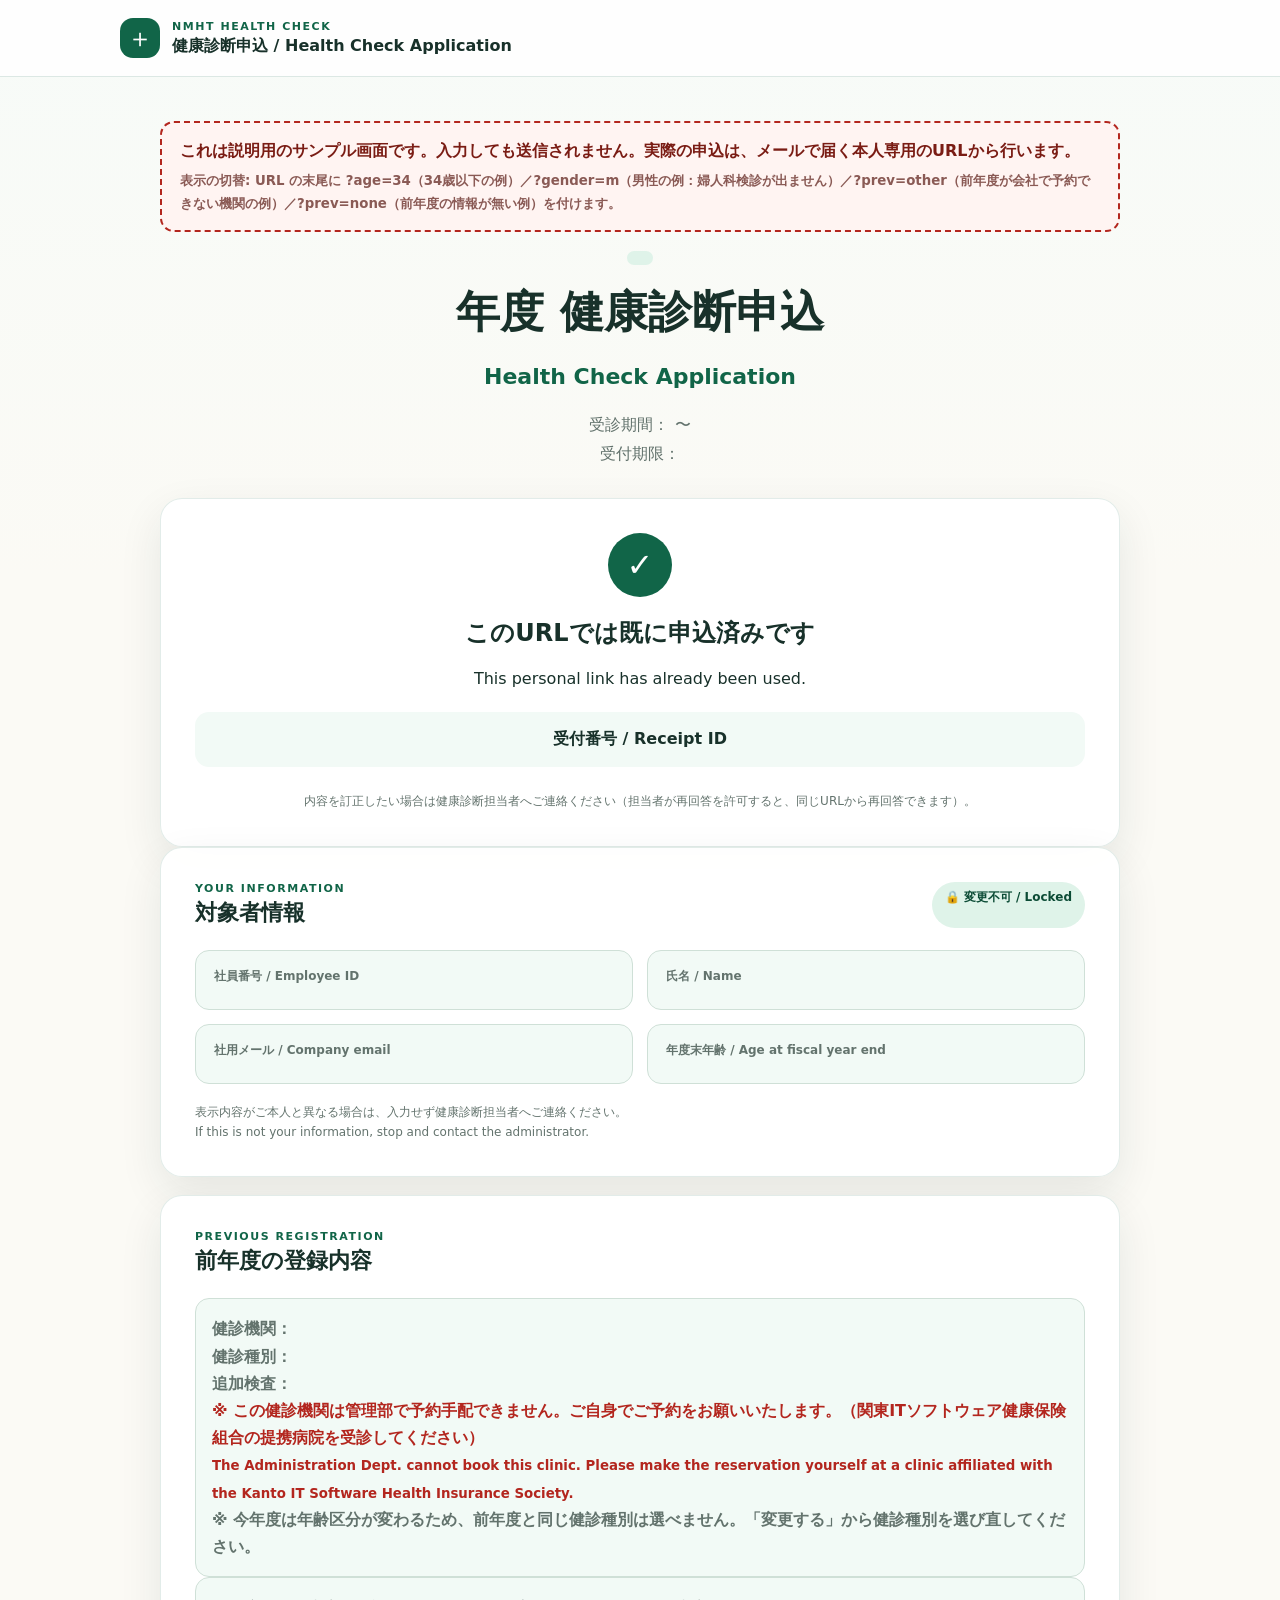
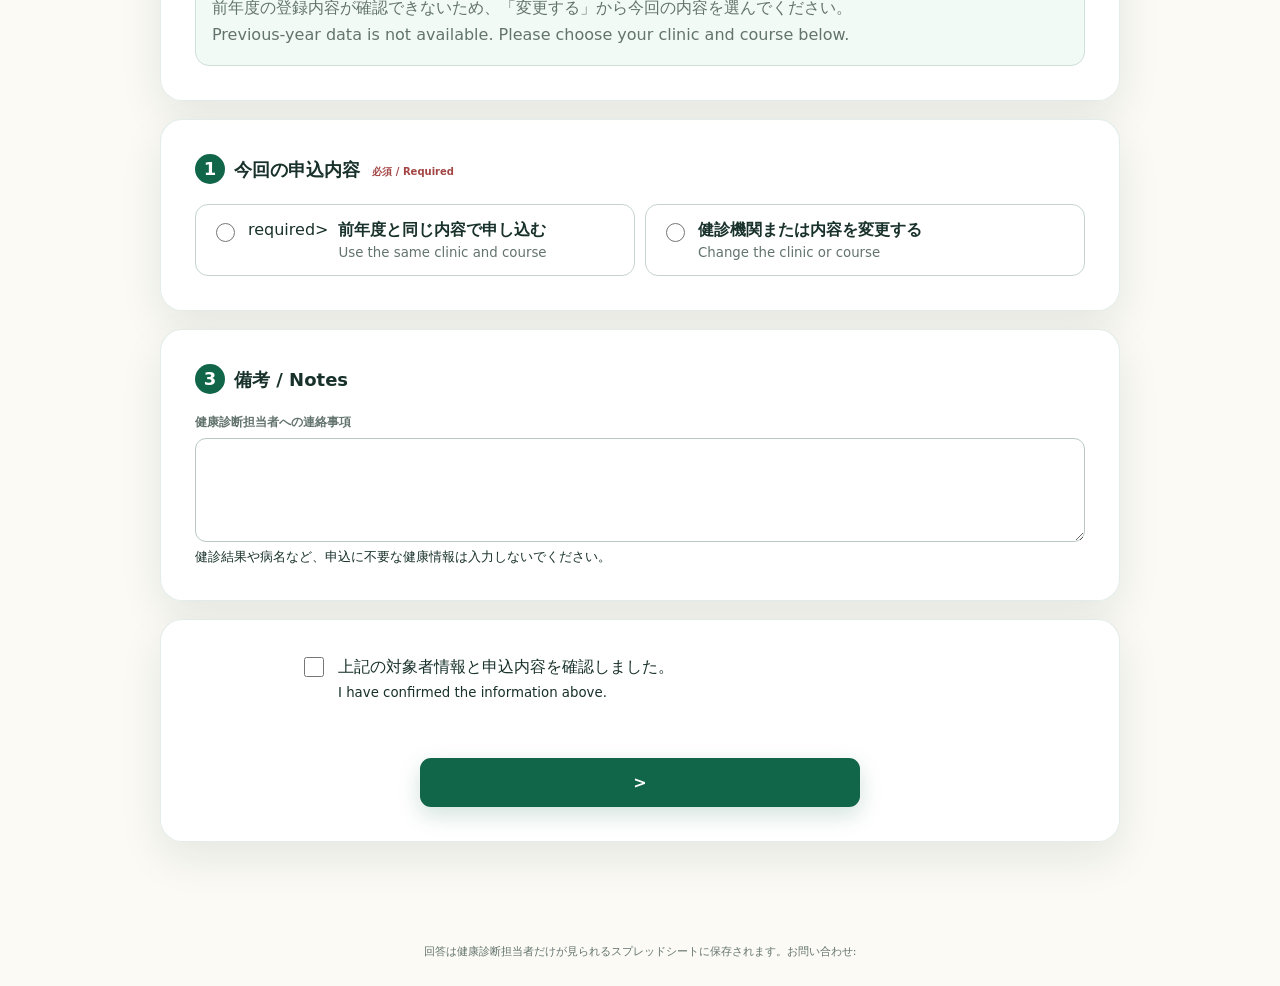
==== commit f2db4e4b: "健診申込: 被扶養者の申込を廃止、対象者に性別を追加して男性には婦人科検診を出さない（スキーマ版 2027.3） - 対象者の16列目に「性別」（jinjer personal.gender.name" ====
--- a/prototypes/health_check_application/apps_script_v2/Index.html
+++ b/prototypes/health_check_application/apps_script_v2/Index.html
@@ -9,7 +9,7 @@
 <body>
   <header class="header"><div class="header-inner"><div class="mark">＋</div><div><p class="eyebrow">NMHT Health Check</p><p class="brand">健康診断申込 / Health Check Application</p></div></div></header>
   <main class="shell">
-    <? if (demo) { ?><div class="demo-banner">これは説明用のサンプル画面です。入力しても送信されません。実際の申込は、メールで届く本人専用のURLから行います。<small>表示の切替: URL の末尾に ?age=34（34歳以下の例）／?prev=other（前年度が会社で予約できない機関の例）／?prev=none（前年度の情報が無い例）を付けます。</small></div><? } ?>
+    <? if (demo) { ?><div class="demo-banner">これは説明用のサンプル画面です。入力しても送信されません。実際の申込は、メールで届く本人専用のURLから行います。<small>表示の切替: URL の末尾に ?age=34（34歳以下の例）／?gender=m（男性の例：婦人科検診が出ません）／?prev=other（前年度が会社で予約できない機関の例）／?prev=none（前年度の情報が無い例）を付けます。</small></div><? } ?>
     <section class="hero"><span class="pill"><?= demo ? 'サンプル / Demo' : '受付中 / Accepting' ?></span><h1><?= settings['年度'] ?>年度 健康診断申込<br><span>Health Check Application</span></h1><p>受診期間：<?= settings['受診期間開始'] ?> 〜 <?= settings['受診期間終了'] ?><br>受付期限：<?= settings['受付終了'] ?></p></section>
     <? if (!canAnswer) { ?>
       <section class="card success"><div class="success-icon">✓</div><h2>このURLでは既に申込済みです</h2><p>This personal link has already been used.</p><div class="receipt">受付番号 / Receipt ID<br><?= employee.receiptId ?></div><p class="helper">内容を訂正したい場合は健康診断担当者へご連絡ください（担当者が再回答を許可すると、同じURLから再回答できます）。</p></section>
@@ -25,8 +25,7 @@
         <label class="field" style="margin-top:18px"><span>健診種別 <em>必須 / Required</em></span><select name="courseCode"><? if (options.examTypes.length !== 1) { ?><option value="">選択してください / Please select</option><? } ?><? for (const o of options.examTypes) { ?><option value="<?= o.code ?>" <?= options.examTypes.length === 1 ? 'selected' : '' ?>><?= o.name ?></option><? } ?></select><? if (ageNote) { ?><small class="helper" style="display:block;margin-top:6px"><?= ageNote ?></small><? } ?></label>
         <? if (options.extras.length) { ?><div class="panel"><p class="label">追加検査 <small>任意 / Optional</small></p><div class="checks"><? for (const o of options.extras) { ?><label class="check"><input type="checkbox" name="extraCodes" value="<?= o.code ?>"><span><?= o.name ?></span></label><? } ?></div></div><? } ?>
       </fieldset></section>
-      <section class="card"><fieldset><legend><span class="step">3</span>被扶養者の健診</legend><label class="toggle"><input type="checkbox" name="dependentRequested"><span><strong>被扶養者も健診にいれたい</strong><small>Include my dependent</small></span></label><div id="dependent" class="panel hidden"><div class="grid"><label class="field"><span>対象者 / Relationship <em>必須</em></span><select name="dependentRelationship"><option value="">選択してください</option><? for (const o of options.relationships) { ?><option value="<?= o.code ?>"><?= o.name ?></option><? } ?></select></label><label class="field"><span>被扶養者氏名 <em>必須</em></span><input name="dependentName" maxlength="100"></label></div></div></fieldset></section>
-      <section class="card"><fieldset><legend><span class="step">4</span>備考 / Notes</legend><label class="field"><span>健康診断担当者への連絡事項</span><textarea name="remarks" maxlength="500" rows="4"></textarea><small>健診結果や病名など、申込に不要な健康情報は入力しないでください。</small></label></fieldset></section>
+      <section class="card"><fieldset><legend><span class="step">3</span>備考 / Notes</legend><label class="field"><span>健康診断担当者への連絡事項</span><textarea name="remarks" maxlength="500" rows="4"></textarea><small>健診結果や病名など、申込に不要な健康情報は入力しないでください。</small></label></fieldset></section>
       <section class="card confirm"><label class="confirm-line"><input type="checkbox" name="agreement" required><span>上記の対象者情報と申込内容を確認しました。<br><small>I have confirmed the information above.</small></span></label><div id="message" class="message" role="alert"></div><button id="submit" type="submit" <?= demo ? 'disabled' : '' ?>><?= demo ? 'サンプル画面のため送信できません' : 'この内容で申し込む' ?><span><?= demo ? 'Demo only' : 'Submit application' ?></span></button></section>
     </form>
     <section id="success" class="card success hidden"><div class="success-icon">✓</div><h2>申込を受け付けました</h2><p>Your application has been received.</p><div class="receipt">受付番号 / Receipt ID<br><span id="receipt"></span></div></section>
@@ -43,18 +42,15 @@
     const form = document.getElementById('form');
     const change = document.getElementById('change');
     const other = document.getElementById('other');
-    const dependent = document.getElementById('dependent');
     const setVisible = (el, visible) => { if (el) el.classList.toggle('hidden', !visible); };
     const applicationType = () => (form.querySelector('[name="applicationType"]:checked') || {}).value || '';
     const extraChecks = [...form.querySelectorAll('[name="extraCodes"]')];
     function updateClinic(){const changing=applicationType()==='change';setVisible(other,changing&&form.clinicCode.value===otherCode);}
     function updateApplication(){const changing=applicationType()==='change';setVisible(change,changing);setVisible(sameOther,applicationType()==='same'&&!previousBookable);form.clinicCode.required=changing;form.courseCode.required=changing;updateClinic();}
-    function updateDependent(){const visible=form.dependentRequested.checked;setVisible(dependent,visible);form.dependentRelationship.required=visible;form.dependentName.required=visible;}
     form.querySelectorAll('[name="applicationType"]').forEach((el)=>el.addEventListener('change',updateApplication));
     form.clinicCode.addEventListener('change',updateClinic);
-    form.dependentRequested.addEventListener('change',updateDependent);
-    form.addEventListener('submit',(event)=>{event.preventDefault();const message=document.getElementById('message');message.textContent='';if(demo){message.textContent='サンプル画面のため送信できません。';return;}if(!form.reportValidity())return;const button=document.getElementById('submit');button.disabled=true;const payload={applicationType:applicationType(),clinicCode:form.clinicCode.value,courseCode:form.courseCode.value,extraCodes:extraChecks.filter((el)=>el.checked).map((el)=>el.value),customClinic:form.customClinic.value,otherPlannedDate:form.otherPlannedDate.value,sameClinicName:form.sameClinicName?form.sameClinicName.value:'',samePlannedDate:form.samePlannedDate?form.samePlannedDate.value:'',dependentRequested:form.dependentRequested.checked,dependentRelationship:form.dependentRelationship.value,dependentName:form.dependentName.value,remarks:form.remarks.value,agreement:form.agreement.checked};google.script.run.withSuccessHandler((result)=>{document.getElementById('receipt').textContent=result.receiptId;form.classList.add('hidden');document.getElementById('success').classList.remove('hidden');window.scrollTo({top:0,behavior:'smooth'});}).withFailureHandler((error)=>{message.textContent=error.message||'送信できませんでした。';button.disabled=false;}).submitApplication(token,payload);});
-    updateApplication();updateDependent();
+    form.addEventListener('submit',(event)=>{event.preventDefault();const message=document.getElementById('message');message.textContent='';if(demo){message.textContent='サンプル画面のため送信できません。';return;}if(!form.reportValidity())return;const button=document.getElementById('submit');button.disabled=true;const payload={applicationType:applicationType(),clinicCode:form.clinicCode.value,courseCode:form.courseCode.value,extraCodes:extraChecks.filter((el)=>el.checked).map((el)=>el.value),customClinic:form.customClinic.value,otherPlannedDate:form.otherPlannedDate.value,sameClinicName:form.sameClinicName?form.sameClinicName.value:'',samePlannedDate:form.samePlannedDate?form.samePlannedDate.value:'',remarks:form.remarks.value,agreement:form.agreement.checked};google.script.run.withSuccessHandler((result)=>{document.getElementById('receipt').textContent=result.receiptId;form.classList.add('hidden');document.getElementById('success').classList.remove('hidden');window.scrollTo({top:0,behavior:'smooth'});}).withFailureHandler((error)=>{message.textContent=error.message||'送信できませんでした。';button.disabled=false;}).submitApplication(token,payload);});
+    updateApplication();
   </script>
   <? } ?>
 </body>
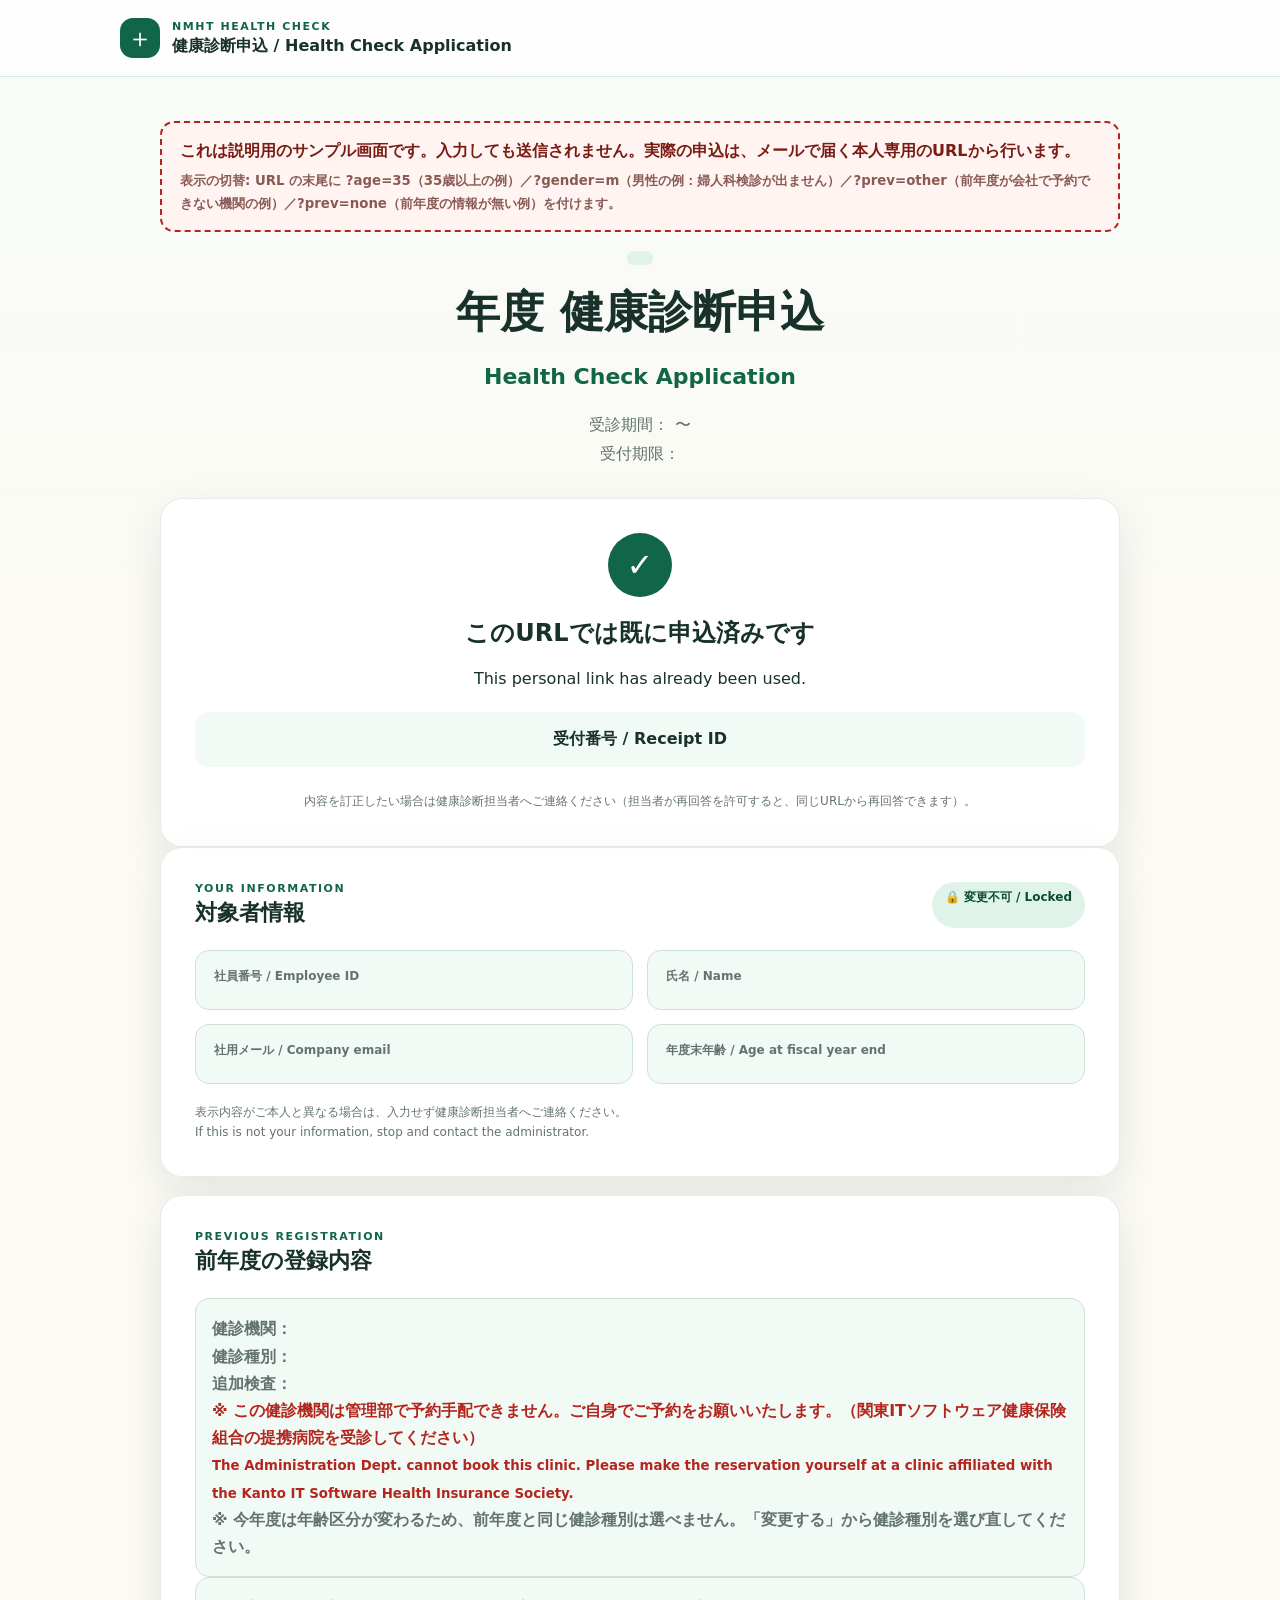
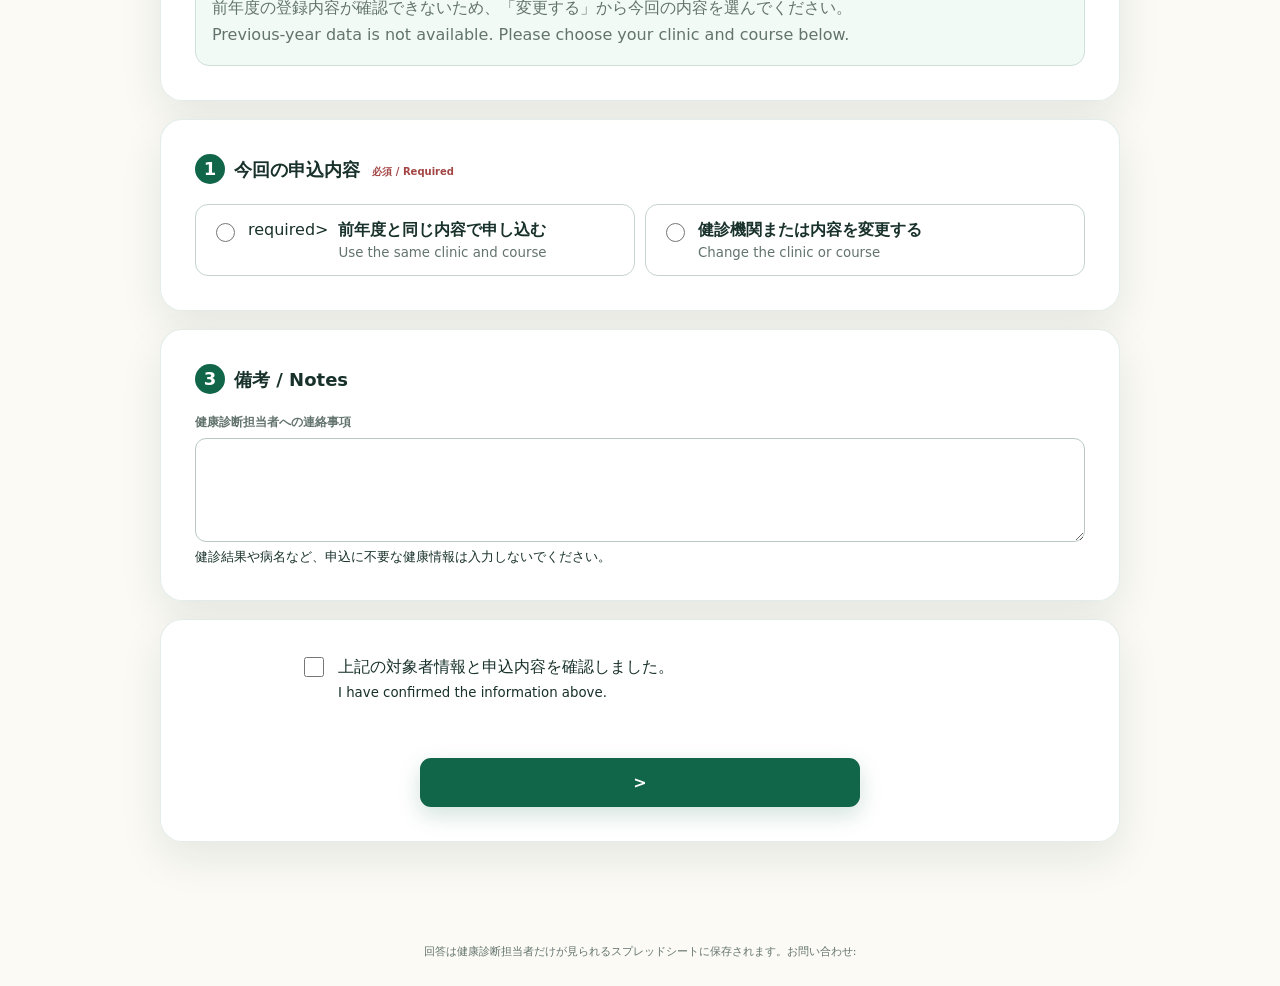
==== commit b38cc39c: "健診申込: サンプル画面の既定年齢を34歳に戻す（男性版・女性版のサンプルURLは35歳を明示） Co-Authored-By: Claude Fable 5.1 <noreply@anthropic" ====
--- a/prototypes/health_check_application/apps_script_v2/Index.html
+++ b/prototypes/health_check_application/apps_script_v2/Index.html
@@ -9,7 +9,7 @@
 <body>
   <header class="header"><div class="header-inner"><div class="mark">＋</div><div><p class="eyebrow">NMHT Health Check</p><p class="brand">健康診断申込 / Health Check Application</p></div></div></header>
   <main class="shell">
-    <? if (demo) { ?><div class="demo-banner">これは説明用のサンプル画面です。入力しても送信されません。実際の申込は、メールで届く本人専用のURLから行います。<small>表示の切替: URL の末尾に ?age=34（34歳以下の例）／?gender=m（男性の例：婦人科検診が出ません）／?prev=other（前年度が会社で予約できない機関の例）／?prev=none（前年度の情報が無い例）を付けます。</small></div><? } ?>
+    <? if (demo) { ?><div class="demo-banner">これは説明用のサンプル画面です。入力しても送信されません。実際の申込は、メールで届く本人専用のURLから行います。<small>表示の切替: URL の末尾に ?age=35（35歳以上の例）／?gender=m（男性の例：婦人科検診が出ません）／?prev=other（前年度が会社で予約できない機関の例）／?prev=none（前年度の情報が無い例）を付けます。</small></div><? } ?>
     <section class="hero"><span class="pill"><?= demo ? 'サンプル / Demo' : '受付中 / Accepting' ?></span><h1><?= settings['年度'] ?>年度 健康診断申込<br><span>Health Check Application</span></h1><p>受診期間：<?= settings['受診期間開始'] ?> 〜 <?= settings['受診期間終了'] ?><br>受付期限：<?= settings['受付終了'] ?></p></section>
     <? if (!canAnswer) { ?>
       <section class="card success"><div class="success-icon">✓</div><h2>このURLでは既に申込済みです</h2><p>This personal link has already been used.</p><div class="receipt">受付番号 / Receipt ID<br><?= employee.receiptId ?></div><p class="helper">内容を訂正したい場合は健康診断担当者へご連絡ください（担当者が再回答を許可すると、同じURLから再回答できます）。</p></section>
